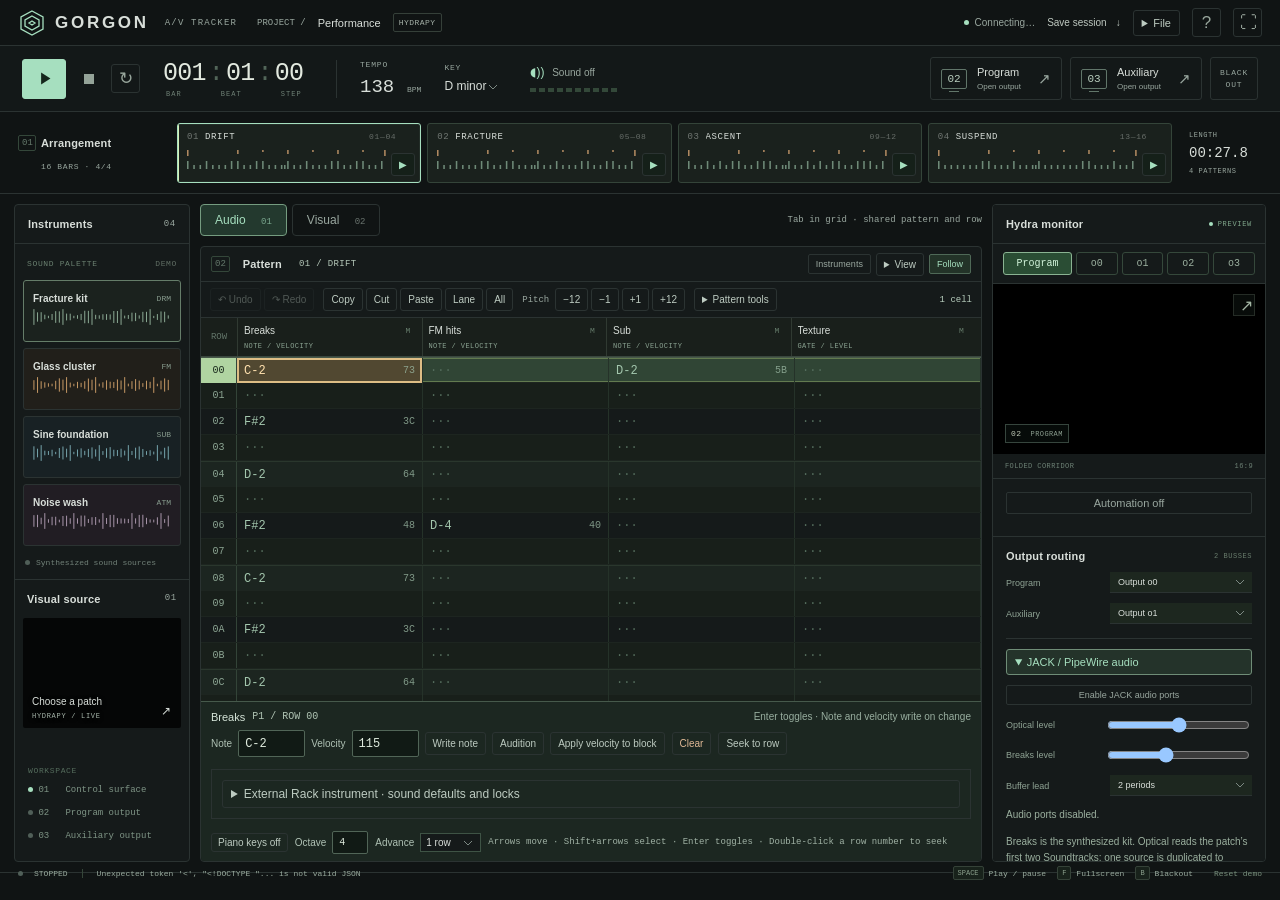
==== hydrapy/tracker/index.html @ 8086b635 "Add versioned track defaults and per-hit Rack sound locks" ====
<!doctype html>
<html lang="en">
<head>
  <meta charset="UTF-8">
  <meta name="viewport" content="width=device-width, initial-scale=1">
  <meta name="theme-color" content="#101414">
  <title>Gorgon — A/V Tracker</title>
  <meta name="description" content="A fullscreen audiovisual tracker study. Compose sound, camera movement and visual changes on one musical timeline, with separate output windows.">
  <link rel="stylesheet" href="style.css">
  <link rel="stylesheet" href="editor.css">
</head>
<body>
<div id="studio" class="studio">
  <header class="topbar">
    <div class="brand"><svg width="28" height="28" viewBox="0 0 28 28" aria-hidden="true"><path d="M14 2 25 8v12l-11 6-11-6V8Z M14 7l7 4v6l-7 4-7-4v-6Z M14 12l3 2-3 2-3-2Z" fill="none" stroke="currentColor" stroke-width="1.3"/></svg><strong>GORGON</strong><span>A/V TRACKER</span></div>
    <div class="project-name"><span class="muted">PROJECT /</span> Performance <span class="version">HYDRAPY</span></div>
    <div class="top-actions"><span id="savedState" class="saved"><i></i> Connecting…</span><button id="saveBtn" class="text-button" title="Save to the workspace and download JSON · Ctrl/Cmd+S">Save session <span>↓</span></button>
      <details id="displayMenu" class="file-menu" hidden><summary>Display</summary><div class="file-popover">
        <label>Program fullscreen on<select id="nativeMonitor" aria-label="Monitor for the fullscreen Program output"></select></label>
        <button id="nativeToggleBtn" aria-pressed="false" title="Shift+F">Show Program fullscreen</button>
        <p id="nativeStatus" class="native-status" role="status"></p>
      </div></details>
      <details id="fileMenu" class="file-menu"><summary>File</summary><div class="file-popover">
        <button id="newScoreBtn">New empty score</button>
        <button id="importBtn">Import score…</button><input id="importFile" type="file" accept=".json,application/json" hidden>
        <button id="restoreBtn">Restore saved score</button><button id="downloadScoreBtn">Download recovery copy</button>
        <button id="choosePatchBtn">Load visual patch…</button><a id="studioLink" href="/">Patch editor &amp; export ↗</a>
      </div></details><button id="helpBtn" class="icon-button" aria-label="Help and keyboard shortcuts">?</button><button id="fullscreenBtn" class="icon-button" aria-label="Fullscreen workspace" title="Fullscreen · F">⛶</button></div>
  </header>

  <section class="transport" aria-label="Transport">
    <div class="transport-controls"><button id="playBtn" class="play-button" aria-label="Play" title="Play / pause · Space"><svg viewBox="0 0 20 20" aria-hidden="true"><path d="m6 3 11 7-11 7Z" fill="currentColor"/></svg></button><button id="stopBtn" class="icon-button stop-button" aria-label="Stop and return to pattern start" title="Stop"><span></span></button><button id="loopBtn" class="icon-button" aria-label="Loop selected pattern" aria-pressed="false" title="Loop selected pattern">↻</button></div>
    <div class="position-block"><div id="position" class="position">001<span>:</span>01<span>:</span>00</div><div class="micro">BAR <span>BEAT</span> STEP</div></div>
    <div class="tempo-block"><label for="tempo">TEMPO</label><div><input id="tempo" type="number" min="60" max="200" value="138" aria-label="Tempo in BPM"><span>BPM</span></div></div>
    <div class="key-block"><label for="key">KEY</label><select id="key" aria-label="Musical key"><option value="2">D minor</option><option value="0">C minor</option><option value="5">F minor</option><option value="7">G minor</option></select></div>
    <div class="audio-control"><button id="audioBtn" aria-pressed="true" title="Toggle synthesized demo audio"><span id="audioIcon">◖))</span> <span id="audioLabel">Sound off</span></button><div class="meter" aria-hidden="true"><i></i><i></i><i></i><i></i><i></i><i></i><i></i><i></i><i></i><i></i></div></div>
    <div class="output-launchers"><button id="programBtn" class="output-button"><span class="screen-icon">02</span><span>Program<small id="programStatus">Open output</small></span><b>↗</b></button><button id="auxBtn" class="output-button"><span class="screen-icon">03</span><span>Auxiliary<small id="auxStatus">Open output</small></span><b>↗</b></button><button id="blackoutBtn" class="blackout-button" aria-pressed="false" title="Blackout both outputs · B">BLACK<br>OUT</button></div>
  </section>

  <section class="arrangement" aria-label="Arrangement">
    <div class="arrangement-label"><span class="section-index">01</span><h2>Arrangement</h2><span class="micro">16 BARS · 4/4</span></div>
    <div id="patterns" class="patterns"></div>
    <div class="arrangement-end"><span class="micro">LENGTH</span><strong id="duration">00:27.8</strong><span class="micro">4 PATTERNS</span></div>
  </section>

  <div id="editConnection" class="edit-connection" role="status" hidden><span id="editConnectionText"></span><button id="retryScoreBtn">Retry edit</button><button id="recoveryBtn">Download recovery copy</button><button id="reloadScoreBtn">Use server score</button></div>
  <main class="work-area">
    <aside class="library panel">
      <div class="audio-palette">
      <div class="panel-heading"><h2>Instruments</h2><span class="micro">04</span></div>
      <div class="library-intro">SOUND PALETTE <span>DEMO</span></div>
      <div id="instruments" class="instruments"></div>
      <div class="source-note"><span class="tiny-dot"></span> Synthesized sound sources</div>
      </div>
      <div class="scene-heading"><h2>Visual source</h2><span class="micro">01</span></div>
      <button id="sceneBtn" class="scene-card" title="Change visual scene"><canvas id="sceneThumb" aria-label="Procedural scene thumbnail"></canvas><span><strong id="sceneName">Folded corridor</strong><small>HYDRAPY / LIVE</small></span><b>↗</b></button>
      <div class="library-bottom"><span class="micro">WORKSPACE</span><div><span class="tiny-dot mint"></span> 01 &nbsp; Control surface</div><div><span id="routeProgram" class="tiny-dot"></span> 02 &nbsp; Program output</div><div><span id="routeAux" class="tiny-dot"></span> 03 &nbsp; Auxiliary output</div></div>
    </aside>

    <section class="editor-stack">
      <div class="lane-pages" role="tablist" aria-label="Tracker editing page">
        <button id="audioPageTab" role="tab" data-editor-page="audio" aria-controls="laneEditor" aria-selected="true">Audio <span>01</span></button>
        <button id="visualPageTab" role="tab" data-editor-page="visual" aria-controls="laneEditor" aria-selected="false" tabindex="-1">Visual <span>02</span></button>
        <span class="page-switch-hint">Tab in grid · shared pattern and row</span>
      </div>
      <div id="laneEditor" class="tracker panel" role="tabpanel" aria-labelledby="audioPageTab">
        <div class="panel-heading tracker-heading"><div><span class="section-index">02</span><h2>Pattern</h2><span id="patternTitle" class="pattern-title">01 / DRIFT</span></div><div><button id="libraryBtn" class="small-button" aria-pressed="true" title="Show or hide instruments">Instruments</button><details id="viewMenu" class="view-menu"><summary>View</summary><div class="file-popover"><label>Text size<select id="textSize" aria-label="Text size"><option value="normal">Normal</option><option value="large">Large</option></select></label><button id="curveVisibilityBtn" aria-pressed="true">Automation curve</button></div></details><button id="followBtn" class="small-button active" aria-pressed="true">Follow</button></div></div>
        <div class="editor-toolbar" role="toolbar" aria-label="Score editing">
          <div class="tool-group"><button id="undoBtn" title="Undo · Ctrl/Cmd+Z" disabled>↶ Undo</button><button id="redoBtn" title="Redo · Ctrl/Cmd+Shift+Z" disabled>↷ Redo</button></div>
          <div class="tool-group"><button id="copyBtn" title="Copy cells · Ctrl/Cmd+C">Copy</button><button id="cutBtn" title="Cut cells · Ctrl/Cmd+X">Cut</button><button id="pasteBtn" title="Paste cells · Ctrl/Cmd+V">Paste</button><button id="selectLaneBtn" title="Select all rows in this lane">Lane</button><button id="selectAllBtn" title="Select all lanes on this page · Ctrl/Cmd+A">All</button></div>
          <div class="tool-group transpose-tools" aria-label="Transpose selected notes"><span>Pitch</span><button data-transpose="-12" title="Down one octave">−12</button><button data-transpose="-1" title="Down one semitone · Alt+Down">−1</button><button data-transpose="1" title="Up one semitone · Alt+Up">+1</button><button data-transpose="12" title="Up one octave">+12</button></div>
          <details id="patternMenu" class="pattern-menu"><summary>Pattern tools</summary><div class="file-popover"><label>Name<input id="patternName" aria-label="Pattern name" maxlength="40"></label><label>Copy to<select id="duplicateTarget" aria-label="Copy pattern destination"></select></label><button id="duplicatePatternBtn">Copy pattern to destination</button><button id="clearPatternBtn">Clear this pattern</button></div></details>
          <span id="selectionInfo" class="selection-info" aria-live="polite">1 cell</span>
        </div>
        <div id="trackHeaders" class="track-headers"></div>
        <div id="trackerScroll" class="tracker-scroll"><div id="trackerRows" class="tracker-rows" role="grid" aria-label="Pattern editor"></div></div>
        <div class="cell-editor selected-event" aria-label="Selected cell editor">
          <div class="cell-location"><strong id="selectedTrack">Dolly Z</strong><span id="selectedRow">ROW 00</span><span id="selectedHint">Write a keyframe at the edit cursor.</span></div>
          <div class="cell-fields">
            <div id="noteEditor" hidden><label>Note <input id="noteInput" aria-label="Note" value="C-4" maxlength="3" spellcheck="false"></label><label>Velocity <input id="velocityInput" aria-label="Velocity" type="number" min="0" max="127" step="1" value="90"></label><button id="insertNoteBtn">Write note</button><button id="auditionBtn">Audition</button><button id="applyVelocityBtn" title="Set velocity of existing notes in the selection">Apply velocity to block</button></div>
            <div id="visualCellEditor"><label>Value <input id="cellValue" aria-label="Automation value" type="number" min="0" max="1" step="0.01"></label><button id="writeKeyBtn">Write key</button></div>
            <div id="sceneEditor" hidden><label>Scene <select id="sceneChoice" aria-label="Scene"></select></label><label>Fade <input id="sceneFade" aria-label="Fade in rows" type="number" min="0" max="64" step="1" value="0"></label><button id="writeSceneBtn">Write scene</button></div>
            <button id="clearCellBtn" title="Clear selected cells · Delete">Clear</button><button id="seekCellBtn" title="Move playback to the selected row without changing feedback">Seek to row</button>
          </div>
          <details id="soundEditor" hidden><summary>External Rack instrument · sound defaults and locks</summary><p>Machine 0–191 · P1–P8 0–127. Blank uses the instrument default or track value. Applies through Gorgon’s Rack sound link; browser audition and direct CV use their existing sounds.</p><fieldset><legend>Track defaults</legend><div id="trackSoundFields" class="sound-fields"></div></fieldset><fieldset><legend>Selected hit locks</legend><div id="lockSoundFields" class="sound-fields"></div></fieldset></details>
          <div class="entry-settings"><button id="pianoBtn" aria-pressed="false" title="Type notes while the audio grid has focus">Piano keys off</button><label>Octave <input id="octaveInput" aria-label="Entry octave" type="number" min="0" max="8" value="4"></label><label>Advance <select id="entryStep" aria-label="Entry advance"><option value="0">0 rows</option><option value="1" selected>1 row</option><option value="2">2 rows</option><option value="4">4 rows</option><option value="8">8 rows</option><option value="16">16 rows</option></select></label><span id="entryHint">Arrows move · Shift+arrows select · Enter toggles · Double-click a row number to seek</span></div>
        </div>
      </div>
      <section class="automation panel">
        <div class="panel-heading"><div><span class="section-index">03</span><h2>Automation</h2></div><div id="curveTabs" class="curve-tabs"><button data-curve="z" class="active">Dolly Z</button><button data-curve="roll">Roll</button><button data-curve="feedback">Feedback</button></div></div>
        <div class="curve-body"><canvas id="curveCanvas" aria-label="Camera automation curve; click to add or move a keyframe" tabindex="0"></canvas><div class="curve-side"><span class="micro">INTERPOLATION</span><div id="easeButtons" class="segmented"><button data-ease="hold">Hold</button><button data-ease="linear">Linear</button><button data-ease="smooth" class="active">Smooth</button></div><div class="curve-value"><span id="curveValue">0.35</span><small id="curveUnit">DEPTH</small></div><span class="curve-tip">Click the curve to set a key.</span></div></div>
      </section>
    </section>

    <aside class="inspector panel">
      <div class="panel-heading"><h2>Hydra monitor</h2><span class="live-label"><i></i> PREVIEW</span></div>
      <div id="previewPicker" class="preview-picker" role="group" aria-label="Preview Hydra output">
        <button data-preview-output="program" aria-pressed="true" aria-label="Follow live Program">Program</button>
        <button data-preview-output="o0" aria-pressed="false" aria-label="Preview o0">o0</button>
        <button data-preview-output="o1" aria-pressed="false" aria-label="Preview o1">o1</button>
        <button data-preview-output="o2" aria-pressed="false" aria-label="Preview o2">o2</button>
        <button data-preview-output="o3" aria-pressed="false" aria-label="Preview o3">o3</button>
      </div>
      <div class="monitor-wrap"><canvas id="previewCanvas" aria-label="Live audiovisual output preview"></canvas><div class="monitor-corner">02 <span id="monitorLabel">PROGRAM</span></div><button id="expandPreview" class="monitor-expand" aria-label="Open program output" title="Open live Program output">↗</button><div id="blackoutBadge" hidden>BLACKOUT</div></div>
      <div class="monitor-meta"><span id="sceneMeta">FOLDED CORRIDOR</span><span id="resolution">16:9</span></div>
      <div class="inspector-section"><button id="automationBtn" class="small-button" aria-pressed="false">Automation off</button><div class="visual-controls"><div class="inspector-title"><h2>Parameter automation</h2><span id="keyLocation" class="micro">KEY / 00</span></div><p class="inspector-description">Automate named patch controls. Seeking preserves feedback.</p>
        <label class="slider-label" for="zSlider"><span><i class="axis-dot"></i>Dolly Z</span><output id="zValue">0.35</output></label><input id="zSlider" class="slider" type="range" min="0" max="1" step="0.01" value="0.35">
        <label class="slider-label" for="rollSlider"><span><i class="axis-dot teal"></i>Roll</span><output id="rollValue">0°</output></label><input id="rollSlider" class="slider teal" type="range" min="-45" max="45" step="1" value="0">
        <label class="slider-label" for="feedbackSlider"><span><i class="axis-dot pale"></i>Feedback</span><output id="feedbackValue">0.25</output></label><input id="feedbackSlider" class="slider pale" type="range" min="0" max="0.9" step="0.01" value="0.25">
      </div></div>
      <div class="bindings"><span class="micro">PATCH BINDINGS</span><label>Dolly Z<select id="bind_z" aria-label="Bind Dolly Z"></select></label><label>Roll<select id="bind_roll" aria-label="Bind Roll"></select></label><label>Feedback<select id="bind_feedback" aria-label="Bind Feedback"></select></label></div>      <div class="output-settings"><div class="inspector-title"><h2>Output routing</h2><span class="micro">2 BUSSES</span></div><label>Program <select id="programMode" aria-label="Program output"><option value="o0">Output o0</option><option value="o1">Output o1</option><option value="o2">Output o2</option><option value="o3">Output o3</option></select></label><label>Auxiliary <select id="auxMode" aria-label="Auxiliary output"><option value="o0">Output o0</option><option value="o1">Output o1</option><option value="o2">Output o2</option><option value="o3">Output o3</option></select></label><details class="jack-settings" open><summary>JACK / PipeWire audio</summary><button id="jackEnableBtn" class="small-button" aria-pressed="false">Enable JACK audio ports</button><label>Optical level <input id="opticalGain" type="range" min="0" max="1" step="0.01" value="0.5" aria-label="Optical audio level"></label><label>Breaks level <input id="breaksGain" type="range" min="0" max="1" step="0.01" value="0.4" aria-label="Breaks audio level"></label><label>Buffer lead <select id="audioLead" aria-label="Audio buffer lead"><option value="2">2 periods</option><option value="3">3 periods</option><option value="4">4 periods</option><option value="8">8 periods</option></select></label><p id="jackStatus" role="status">Audio ports disabled.</p><pre id="jackPorts"></pre><p>Breaks is the synthesized kit. Optical reads the patch’s first two Soundtracks; one source is duplicated to stereo. Connect these ports to Rack’s capture inputs in your JACK/PipeWire patchbay.</p></details><div id="polarityControls"></div><p id="polarityStatus" role="status"></p><p id="cvStatus" role="status">CV off · configure at launch</p><pre id="cvPorts"></pre><p>Open an output, move it to your display, then press F for fullscreen. On Linux, Display › Show Program fullscreen draws Program straight from the GPU instead.</p></div>
    </aside>
  </main>

  <footer class="statusbar"><div><span id="transportDot" class="tiny-dot"></span><span id="transportStatus">STOPPED</span><span class="footer-divider"></span><span><span id="backendStatus">Connecting to Studio</span></span></div><div><span><kbd>SPACE</kbd> Play / pause</span><span><kbd>F</kbd> Fullscreen</span><span><kbd>B</kbd> Blackout</span><button id="resetBtn">Reset demo</button></div></footer>
</div>

<div id="outputView" class="output-view" hidden><canvas id="outputCanvas"></canvas><div class="output-hud"><div class="output-brand">GORGON <span id="outputName">PROGRAM / 02</span></div><div><span id="connectionStatus">Waiting for control surface</span><button id="outputFullscreen">Fullscreen ⛶</button></div></div><div id="outputWelcome" class="output-welcome"><span class="micro">DEDICATED OUTPUT</span><h1 id="outputWelcomeTitle">Program / 02</h1><p>Move this window to your output display.<br>Press F or click below to enter fullscreen.</p><button id="outputEnter">Enter fullscreen <span>↗</span></button><button id="outputDismiss" class="text-button">Continue in window</button></div></div>

<dialog id="helpDialog"><div class="dialog-heading"><div><span class="micro">GORGON / EDITOR GUIDE</span><h1>Compose, edit, then perform.</h1></div><button id="closeHelp" class="icon-button" aria-label="Close help">×</button></div>
<p>Video comes from the running HydraPy patch. Three automation lanes control the named parameters you bind. Audio is a browser synth sketch; archive samples, Stable Audio and Deforum inference are not connected.</p>
<p>Use the Hydra monitor’s o0–o3 buttons to inspect outputs, or [ and ] to cycle them. Program follows the live feed again; the dot marks its current output. Preview selection stays local to this tab. Program and Auxiliary routing choose the feeds sent to your output windows.</p>
<div class="help-grid"><div><h2>1. Navigate and enter notes</h2><p>Choose Audio for notes or Visual for automation and Scene. Tab in the grid switches pages at the same pattern and row; Shift+Tab leaves the grid. Tab in a form navigates fields normally. Click a cell or use arrows. Selection never seeks playback. Enable Piano keys, focus an audio cell, then use Z S X D C V G B H N J M for one octave and Q 2 W 3 E R 5 T 6 Y 7 U for the next. Octave and Advance set entry behavior. Enter toggles a hit without advancing; Delete clears. Sound must be on to hear entry.</p></div><div><h2>2. Edit a block</h2><p>Shift+click, Shift+arrows or drag across cells. Ctrl/Cmd+A selects all four lanes on the current page. Switching pages clears the selection. Delete and Paste affect visible lanes only; Undo/Redo returns to the page of that edit. Copy, Cut and Paste work with notes and automation keys; automation pastes into the same kind of lane. Pitch buttons or Alt+Up/Down transpose notes. Apply velocity changes existing notes. Ctrl/Cmd+Z undoes; Ctrl/Cmd+Shift+Z redoes.</p></div><div><h2>3. Shape and arrange</h2><p>Select a visual cell and write a value or click the curve. Hold, Linear and Smooth set interpolation for that lane in the pattern. Bind lanes to named patch controls. Pattern tools renames, copies or clears a pattern. Cards show actual note and key activity. Select a card to edit; its separate ▶ button launches it. Follow tracks playback and can be turned off to edit another pattern.</p></div><div><h2>4. Perform and save</h2><p>Space plays or pauses. Seek to row moves playback explicitly and preserves feedback. F enters fullscreen; B blacks out browser monitors and the fullscreen output. On Linux, Display › Show Program fullscreen (Shift+F) puts Program on another monitor straight from the GPU; edits and cues reach it at the next refresh, and the monitor here becomes a small preview. In the note grid with Piano keys on, B enters a note; use the Blackout button instead. Open Program and Auxiliary on other monitors. File contains import, restore, a new empty score and a recovery download. Ctrl/Cmd+S saves the workspace score and downloads JSON.</p></div></div>
<div class="help-footer">The browser synth is a sketch and is not included in Studio exports. Output windows and the renderer keep running when this controller closes.</div></dialog>
<dialog id="patchDialog"><div class="dialog-heading"><h1>Load a HydraPy patch</h1><button id="closePatch" class="icon-button" aria-label="Close patch picker">×</button></div><p>Choose a workspace patch. Loading a different patch disables automation and starts its simulation.</p><select id="patchSelect" aria-label="Workspace patch"></select><button id="loadPatch">Load patch</button></dialog>
<div id="toast" class="toast" role="status"></div>
<script type="module" src="app.js"></script>
</body>
</html>
---- hydrapy/tracker/style.css ----
[hidden]{display:none!important}
:root{color-scheme:dark;--bg:#101414;--panel:#151a1a;--panel2:#191f1f;--line:#2b3332;--text:#d8ded9;--muted:#7c8983;--dim:#505f58;--mint:#a6dfbf;--amber:#e2ac77;--teal:#79b8b5;--mono:ui-monospace,"SFMono-Regular",Consolas,"Liberation Mono",monospace;--sans:Inter,-apple-system,BlinkMacSystemFont,"Segoe UI",sans-serif}
*{box-sizing:border-box}body{margin:0;background:var(--bg);color:var(--text);font:12px var(--sans);overflow:hidden}button,input,select{font:inherit}button,select{cursor:pointer}button{color:inherit;border:1px solid var(--line);background:transparent;transition:background .15s,border-color .15s,color .15s}button:hover{background:#27312d;border-color:#4c5c52}button:focus-visible,select:focus-visible,input:focus-visible,canvas:focus-visible{outline:2px solid var(--mint);outline-offset:2px}button:active{transform:translateY(1px)}button:disabled{opacity:.4}h1,h2,p{margin:0}h2{font-size:11px;font-weight:550;letter-spacing:.015em}select{appearance:none;border:0;border-bottom:1px solid var(--line);color:var(--text);background:var(--panel);padding:6px 21px 6px 8px;background-image:url("data:image/svg+xml,%3Csvg width='10' height='6' xmlns='http://www.w3.org/2000/svg'%3E%3Cpath d='m1 1 4 4 4-4' fill='none' stroke='%237c8983'/%3E%3C/svg%3E");background-repeat:no-repeat;background-position:right 7px center}input[type=number]{appearance:textfield;-moz-appearance:textfield}input::-webkit-inner-spin-button{appearance:none}button svg{width:18px;height:18px}canvas{display:block;width:100%;height:100%}.muted,.micro{color:var(--muted)}.micro{font:9px var(--mono);letter-spacing:.08em;white-space:nowrap}.tiny-dot,.saved i,.live-label i{display:inline-block;width:5px;height:5px;border-radius:50%;background:var(--dim)}.tiny-dot.mint,.saved i,.live-label i{background:var(--mint)}.studio{height:100dvh;display:grid;grid-template-rows:52px 76px 103px minmax(0,1fr) 30px;max-width:2560px;margin:auto}.topbar{display:flex;align-items:center;padding:0 22px;border-bottom:1px solid var(--line);gap:32px}.brand{display:flex;align-items:center;gap:9px;white-space:nowrap}.brand svg{color:var(--mint)}.brand strong{font-size:17px;font-weight:650;letter-spacing:.16em}.brand>span{font:9px var(--mono);letter-spacing:.13em;color:var(--muted);margin-left:7px}.project-name{font-size:11px;display:flex;align-items:center;gap:12px}.project-name .muted{font:9px var(--mono)}.version{font:8px var(--mono);border:1px solid #354039;color:#a5b1a8;padding:4px 5px;border-radius:2px;letter-spacing:.06em}.top-actions{display:flex;align-items:center;margin-left:auto;gap:16px}.saved{font-size:10px;color:var(--muted);display:flex;gap:6px;align-items:center}.text-button{border:0;padding:6px 0;color:#bfc9c1;font-size:10px}.text-button span{margin-left:9px}.icon-button{width:29px;height:29px;display:grid;place-items:center;border-radius:3px;color:#98a69c;font-size:17px}.transport{display:flex;align-items:center;gap:23px;padding:0 22px;border-bottom:1px solid var(--line);background:#131818}.transport-controls{display:flex;align-items:center;gap:8px}.play-button{width:44px;height:40px;background:var(--mint);border-color:var(--mint);color:#15271c;border-radius:3px;display:grid;place-items:center}.play-button:hover{background:#c2f0d5;border-color:#c2f0d5}.play-button svg{width:17px;height:17px}.stop-button{border:0}.stop-button span{width:10px;height:10px;background:#94a398}.transport-controls .active{color:var(--mint);border-color:#637c6a;background:#24372a}.position-block{min-width:150px}.position{font:25px var(--mono);letter-spacing:-.03em;font-weight:500;line-height:29px;color:#e2e9df}.position span{color:#526659;margin:0 3px}.position-block .micro{display:flex;gap:39px;font-size:7px;letter-spacing:.15em;color:#6f8176;margin-top:2px;padding-left:3px}.position-block .micro span{margin-left:0}.tempo-block{border-left:1px solid var(--line);padding-left:23px}.tempo-block label,.key-block label{display:block;color:var(--muted);font:8px var(--mono);letter-spacing:.1em;margin-bottom:7px}.tempo-block>div{display:flex;align-items:baseline;gap:4px}.tempo-block input{width:43px;background:transparent;border:0;color:var(--text);font:19px var(--mono);padding:0}.tempo-block span{color:var(--muted);font:8px var(--mono)}.key-block select{background-color:transparent;padding:0 18px 1px 0;font-size:12px;border-bottom:0}.audio-control{margin-left:2px;display:flex;flex-direction:column;gap:8px;min-width:83px}.audio-control button{font-size:10px;border:0;padding:0;text-align:left;color:#b1c3b5}.audio-control button[aria-pressed=false]{color:var(--muted)}#audioIcon{margin-right:5px;color:var(--mint);font-size:12px}.meter{display:flex;gap:3px;align-items:flex-end;height:5px}.meter i{display:block;width:6px;height:4px;background:#334839}.meter i.on{background:var(--mint)}.meter i:nth-child(n+9).on{background:var(--amber)}.output-launchers{margin-left:auto;display:flex;align-items:center;gap:8px}.output-button{display:flex;align-items:center;gap:10px;padding:8px 10px;border-radius:3px;min-width:132px;text-align:left}.screen-icon{font:11px var(--mono);border:1px solid #61766a;width:26px;height:20px;display:grid;place-items:center;border-radius:2px;color:#b8cdbd;position:relative}.screen-icon:after{content:"";position:absolute;bottom:-4px;width:10px;border-bottom:1px solid #61766a}.output-button>span:nth-child(2){font-size:11px;font-weight:500}.output-button small{font-size:8px;color:var(--muted);display:block;font-weight:400;margin-top:4px}.output-button>b{margin-left:auto;color:var(--muted);font-size:15px;font-weight:400}.output-button.connected{border-color:#51745b}.output-button.connected small{color:var(--mint)}.blackout-button{height:43px;width:48px;font:8px var(--mono);letter-spacing:.1em;line-height:12px;color:var(--muted);border-radius:3px}.blackout-button[aria-pressed=true]{color:#ffbd9e;border-color:#c37e65;background:#493026}.arrangement{display:flex;gap:20px;align-items:center;padding:14px 22px 16px;border-bottom:1px solid var(--line)}.arrangement-label{width:154px;flex-shrink:0;display:grid;grid-template-columns:23px 1fr;align-items:center;row-gap:11px}.section-index{font:9px var(--mono);color:#63776a;border:1px solid #34473a;padding:2px 3px;border-radius:2px;margin-right:8px}.arrangement-label .section-index{margin-right:5px}.arrangement-label .micro{grid-column:2;font-size:8px}.patterns{display:grid;grid-template-columns:repeat(4,1fr);width:100%;gap:6px;align-items:center}.pattern-card{height:68px;text-align:left;position:relative;padding:10px 10px 7px;background:#1a211d;border-color:#344439;border-radius:3px;overflow:hidden}.pattern-card:nth-child(2){background:#221f1b;border-color:#403b31}.pattern-card:nth-child(3){background:#1a2023;border-color:#323f45}.pattern-card:nth-child(4){background:#211d22;border-color:#413541}.pattern-card.selected{border-color:var(--mint);box-shadow:inset 0 0 0 1px #a6dfbf11}.pattern-card .pattern-top{display:flex;gap:6px;align-items:center;font:9px var(--mono);letter-spacing:.07em}.pattern-card .pattern-top>b{font-weight:400;opacity:.45}.pattern-card .pattern-top .bars{margin-left:auto;font-size:8px;opacity:.4}.pattern-card svg{height:24px;width:100%;margin-top:6px;color:#8aad96;opacity:.75}.pattern-card:nth-child(2) svg{color:var(--amber)}.pattern-card:nth-child(3) svg{color:var(--teal)}.pattern-card:nth-child(4) svg{color:#b99fb9}.pattern-playhead{position:absolute;top:0;bottom:0;left:0;width:1px;background:#d6f1b8;opacity:0}.pattern-card.current .pattern-playhead{opacity:1}.arrangement-end{display:flex;flex-direction:column;gap:6px;min-width:76px;padding-left:3px}.arrangement-end strong{font:14px var(--mono);font-weight:400}.arrangement-end .micro{font-size:7px}.work-area{display:grid;grid-template-columns:185px minmax(450px,1fr) 274px;gap:12px;padding:12px 16px;min-height:0}.panel{background:var(--panel);border:1px solid var(--line);border-radius:4px;overflow:hidden}.panel-heading{height:39px;display:flex;align-items:center;justify-content:space-between;padding:0 13px;flex-shrink:0;border-bottom:1px solid var(--line)}.panel-heading>div{display:flex;align-items:center;gap:2px}.panel-heading>.micro{font-size:9px}.library{display:flex;flex-direction:column;min-height:0}.library-intro{font:8px var(--mono);color:#6a8070;letter-spacing:.08em;padding:15px 12px 12px;display:flex;justify-content:space-between}.library-intro>span{color:#606e64}.instruments{padding:0 8px;display:grid;gap:6px}.instrument{padding:8px 9px;background:#1b221e;text-align:left;border-radius:3px;min-height:62px}.instrument.active{border-color:#657d69}.instrument-name{display:flex;gap:5px;align-items:center;justify-content:space-between;font-size:10px}.instrument-name small{font:8px var(--mono);color:#889c8e}.instrument svg{height:18px;width:100%;color:#96b69f;margin-top:4px}.instrument:nth-child(2){background:#211f1a}.instrument:nth-child(2) svg{color:#d6a46c}.instrument:nth-child(3){background:#182124}.instrument:nth-child(3) svg{color:#7fb0b9}.instrument:nth-child(4){background:#211d23}.instrument:nth-child(4) svg{color:#b5a1b7}.source-note{padding:12px 10px;font:8px var(--mono);color:#718178;display:flex;align-items:center;gap:6px}.scene-heading{padding:13px 12px;display:flex;justify-content:space-between;border-top:1px solid var(--line)}.scene-card{position:relative;padding:0;border:0;margin:0 8px;flex-shrink:0;height:110px;overflow:hidden;border-radius:2px}.scene-card canvas{position:absolute;inset:0;opacity:.75}.scene-card>span{position:absolute;bottom:8px;left:9px;text-align:left;z-index:1;text-shadow:0 1px 4px #000}.scene-card strong{font-size:10px;font-weight:500;display:block}.scene-card small{font:7px var(--mono);letter-spacing:.1em;color:#a7b6ab;display:block;margin-top:5px}.scene-card b{position:absolute;right:10px;bottom:10px;font-weight:400}.library-bottom{margin-top:auto;padding:20px 13px 13px;color:#7f9586;font:9px var(--mono);line-height:23px}.library-bottom>.micro{display:block;margin-bottom:4px;font-size:8px;color:#556d5d}.editor-stack{display:flex;flex-direction:column;min-height:0;gap:12px;min-width:0}.tracker{flex:1;min-height:160px;display:flex;flex-direction:column}.tracker-heading{height:40px}.tracker-heading .micro{margin-right:9px;font-size:8px}.pattern-title{font:9px var(--mono);margin-left:12px;color:#b5c8b9;letter-spacing:.04em}.small-button{font-size:9px;border-radius:2px;padding:4px 7px;color:var(--muted)}.small-button.active{color:var(--mint);border-color:#4f6957;background:#233328}.track-headers,.tracker-row{display:grid;grid-template-columns:42px repeat(4,minmax(58px,1fr)) repeat(3,minmax(57px,.87fr)) minmax(62px,1fr)}.track-headers{height:48px;background:#191f1b;border-bottom:1px solid #3a473e;flex-shrink:0;overflow:hidden;padding-right:6px}.track-header{padding:8px 6px 6px;border-left:1px solid #303a32;min-width:0}.track-header>div{display:flex;align-items:center;gap:3px}.track-header strong{font-size:9px;font-weight:500;overflow:hidden;text-overflow:ellipsis;white-space:nowrap}.track-header span{font:7px var(--mono);letter-spacing:.06em;color:#6b8975;display:block;margin-top:5px}.track-header.visual{background:#211f1b;border-color:#3b382e}.track-header.visual span{color:#9a8568}.track-header .mute{margin-left:auto;width:15px;height:15px;padding:0;border:0;color:#667d6c;font:8px var(--mono);border-radius:1px;flex-shrink:0}.track-header .mute[aria-pressed=true]{color:#efb184;background:#493528}.track-header.row-index{border:0;display:flex;align-items:center;justify-content:center;color:#63766a;font:9px var(--mono);padding:0}.tracker-scroll{overflow:auto;scrollbar-width:thin;scrollbar-color:#46554a transparent;flex:1;position:relative}.tracker-rows{position:relative}.tracker-row{height:26px;color:#a3c6ad;border-bottom:1px solid #1d2520;min-width:0}.tracker-row:nth-child(even){background:#181f1a}.tracker-row.beat{background:#1c2520;border-top:1px solid #2a372d}.tracker-row.bar{border-top:1px solid #465749}.tracker-row .row-number{display:flex;align-items:center;justify-content:center;font:9px var(--mono);color:#556d5e;border-right:1px solid #2a382e;position:relative}.tracker-row.bar .row-number{color:#96b39f}.tracker-row .cell{border:0;border-right:1px solid #253229;border-radius:0;height:25px;padding:0 8px;font:10px var(--mono);display:flex;align-items:center;justify-content:space-between;min-width:0;letter-spacing:.03em}.cell .velocity{font-size:8px;color:#73927c;opacity:.8}.cell.empty{color:#3c5745;font-size:12px;letter-spacing:.13em}.cell.visual{color:#c3a47e;border-color:#38372c;background:#211f181f}.cell.visual.empty{color:#574e3c}.cell.selected{background:#494432;box-shadow:inset 0 0 0 1px #d1ad75;color:#efd5ac}.cell:hover{background:#354339}.cell.muted{opacity:.25}.tracker-row.playing{background:#304535!important;box-shadow:inset 0 1px 0 #627a4f,inset 0 -1px 0 #627a4f}.tracker-row.playing .row-number{background:#b0d4a1;color:#19291c}.tracker-row.playing .visual{background:#48462d55}.tracker-legend{height:29px;flex-shrink:0;padding:0 10px;border-top:1px solid var(--line);display:flex;align-items:center;gap:14px;color:#6d8575;font:7px var(--mono)}.tracker-legend>span{display:flex;align-items:center;gap:5px}.legend-square{display:inline-block;width:4px;height:4px;background:var(--mint)}.legend-square.amber{background:var(--amber)}.edit-hint{margin-left:auto;color:#53685b!important}.automation{height:174px;flex-shrink:0}.automation .panel-heading{height:36px}.curve-tabs{gap:2px!important}.curve-tabs button{font-size:8px;border:0;padding:5px 8px;color:#7e8c81;border-radius:2px}.curve-tabs button.active{background:#39342a;color:#d5b689}.curve-body{height:calc(100% - 36px);display:flex}.curve-body canvas{min-width:0;flex:1;cursor:crosshair}.curve-side{width:145px;flex-shrink:0;border-left:1px solid var(--line);padding:12px}.curve-side>.micro{font-size:7px}.segmented{display:flex;margin-top:8px}.segmented button{font-size:8px;padding:5px 5px;flex:1;color:#788b7c;border-right:0}.segmented button:last-child{border-right:1px solid var(--line)}.segmented button.active{background:#37392c;color:#dfcc9e}.curve-value{margin-top:13px;display:flex;align-items:baseline;gap:8px}.curve-value>span{font:22px var(--mono);color:#dfbf95}.curve-value small{font:7px var(--mono);color:#637b69}.curve-tip{font:7px var(--mono);color:#617867;display:block;margin-top:8px}.inspector{display:flex;flex-direction:column;overflow:auto;scrollbar-width:thin;scrollbar-color:#43564a transparent}.live-label{font:7px var(--mono);color:#80a88c;letter-spacing:.1em;display:flex;gap:5px;align-items:center}.live-label i{width:4px;height:4px}.monitor-wrap{aspect-ratio:16/10;position:relative;flex-shrink:0;background:#090d0d}.monitor-wrap canvas{position:absolute;inset:0}.monitor-corner{position:absolute;left:12px;bottom:11px;border:1px solid #66807280;padding:4px 5px;font:8px var(--mono);color:#bec8b5;background:#0f1a1570;letter-spacing:.05em}.monitor-corner span{color:#8c9f90;margin-left:4px;font-size:7px}.monitor-expand{position:absolute;right:10px;top:10px;width:22px;height:22px;background:#10181480;color:#a5b7a5;border-color:#65746450;font-size:16px}.monitor-meta{display:flex;justify-content:space-between;padding:8px 12px;font:7px var(--mono);letter-spacing:.06em;color:#6d8175;border-bottom:1px solid var(--line)}.inspector-section{padding:16px 14px 8px}.inspector-title{display:flex;align-items:center;justify-content:space-between}.inspector-title .micro{font-size:7px;color:#697d6d}.inspector-description{font-size:9px;color:#6f8476;margin:7px 0 16px;line-height:1.5}.slider-label{display:flex;align-items:center;justify-content:space-between;font-size:10px;margin-top:12px}.slider-label>span{display:flex;align-items:center;gap:7px}.slider-label output{font:10px var(--mono);color:#c6b398}.axis-dot{display:inline-block;width:4px;height:4px;background:var(--amber)}.axis-dot.teal{background:var(--teal)}.axis-dot.pale{background:#b2b4a1}.slider{appearance:none;-webkit-appearance:none;width:100%;background:#354137;height:2px;margin:14px 0 9px;display:block;cursor:pointer}.slider::-webkit-slider-thumb{appearance:none;width:8px;height:12px;background:#d2b184;border-radius:1px;border:1px solid #e2c69d}.slider::-moz-range-thumb{width:7px;height:11px;background:#d2b184;border:0;border-radius:1px}.slider.teal::-webkit-slider-thumb{background:var(--teal);border-color:#a0d6cc}.slider.pale::-webkit-slider-thumb{background:#b5bfa6;border-color:#cbd3c0}.selected-event{margin:9px 13px 13px;border:1px solid #323e33;background:#1a211c;border-radius:3px;padding:10px}.selected-event>.micro{font-size:7px;color:#607765}.selected-event>div{display:flex;justify-content:space-between;align-items:center;margin-top:8px}.selected-event strong{font-size:10px;font-weight:500}.selected-event>div>span{font:8px var(--mono);color:#9aab94}.selected-event p{font-size:8px;line-height:1.5;color:#7b8e7f;margin:7px 0}.selected-event .small-button{width:100%;text-align:left;font-size:8px;display:flex;justify-content:space-between}.output-settings{margin-top:auto;padding:13px;border-top:1px solid var(--line)}.output-settings label{display:flex;justify-content:space-between;align-items:center;font-size:9px;color:#8fa394;margin-top:10px}.output-settings select{font-size:9px;padding-top:5px;padding-bottom:5px;width:142px;background-color:#1d271f}.output-settings p{font-size:8px;color:#627969;line-height:1.6;margin-top:11px}.statusbar{border-top:1px solid var(--line);padding:0 18px;display:flex;align-items:center;justify-content:space-between;color:#627a69;font:8px var(--mono)}.statusbar>div{display:flex;align-items:center;gap:11px}.statusbar>div>span{display:flex;align-items:center;gap:5px}.footer-divider{height:9px;border-left:1px solid #354639;margin:0 3px}kbd{font:7px var(--mono);border:1px solid #354238;padding:2px 4px;border-radius:2px;color:#8da28f;background:#18221b}.statusbar button{border:0;padding:3px 0;margin-left:10px;color:#79917d;font-size:8px}#blackoutBadge{position:absolute;inset:0;background:#020403;display:grid;place-items:center;font:9px var(--mono);letter-spacing:.25em;color:#7a8279}#blackoutBadge[hidden]{display:none}.output-view{position:fixed;inset:0;background:#030606}.output-view[hidden]{display:none}.output-view>canvas{position:absolute;inset:0}.output-hud{position:absolute;top:0;left:0;right:0;padding:20px 24px;display:flex;justify-content:space-between;align-items:center;background:linear-gradient(#07100bd9,transparent);transition:opacity .4s}.output-view.hud-hidden .output-hud{opacity:0;pointer-events:none}.output-brand{font-size:13px;letter-spacing:.15em;color:#c9decc}.output-brand span{font:9px var(--mono);margin-left:18px;letter-spacing:.05em;color:#839f8b}.output-hud>div:last-child{display:flex;gap:20px;align-items:center}.output-hud button{font:10px var(--mono);padding:8px 12px;background:#0a140c80;color:#c0d1be}.output-hud #connectionStatus{font:9px var(--mono);color:#90aa90}.output-welcome{position:absolute;left:50%;top:50%;transform:translate(-50%,-50%);width:360px;max-width:90vw;padding:28px;background:#111c17ee;border:1px solid #53674e;border-radius:4px;backdrop-filter:blur(14px);box-shadow:0 20px 70px #0008}.output-welcome h1{font-size:24px;letter-spacing:-.03em;font-weight:450;margin:12px 0}.output-welcome p{font-size:12px;line-height:1.8;color:#9bb49e}.output-welcome button{margin-top:22px;padding:11px 14px;width:100%;background:var(--mint);border-color:var(--mint);color:#10271a;text-align:left;display:flex;justify-content:space-between}.output-welcome button.text-button{background:transparent;border:0;color:#9db09d;margin-top:4px;justify-content:center;padding:9px;font-size:10px}.toast{position:fixed;bottom:42px;left:50%;transform:translate(-50%,12px);max-width:min(600px,90vw);border:1px solid #627c61;background:#233026;color:#d3e1cc;border-radius:4px;padding:12px 18px;font-size:11px;line-height:1.5;box-shadow:0 8px 28px #0005;opacity:0;pointer-events:none;transition:.2s;z-index:100}.toast.visible{opacity:1;transform:translate(-50%,0)}dialog{background:#172019;color:var(--text);border:1px solid #596b54;border-radius:5px;width:min(680px,90vw);padding:26px;box-shadow:0 20px 80px #0009}dialog::backdrop{background:#060b08b0;backdrop-filter:blur(5px)}.dialog-heading{display:flex;justify-content:space-between;align-items:flex-start}.dialog-heading h1{font-size:23px;letter-spacing:-.035em;margin-top:11px;font-weight:500}.dialog-heading .icon-button{flex-shrink:0;margin-left:12px}dialog>p{font-size:12px;line-height:1.8;color:#9fb19e;margin-top:18px}.help-grid{display:grid;grid-template-columns:1fr 1fr;gap:24px;margin-top:25px;border-top:1px solid var(--line);padding-top:24px}.help-grid h2{font-size:12px;color:#c4d9c0}.help-grid p{font-size:11px;line-height:1.7;color:#8fa48e;margin-top:8px}.help-footer{color:#5f7a61;font:8px var(--mono);border-top:1px solid var(--line);padding-top:17px;margin-top:25px}
@media(min-width:1600px){.work-area{grid-template-columns:210px minmax(450px,1fr) 310px;padding:16px 22px;gap:16px}.tracker-row{height:28px}.tracker-row .cell{height:27px;font-size:11px}.automation{height:190px}.monitor-wrap{aspect-ratio:16/10}.instrument{min-height:70px;padding:10px 11px}.instrument svg{height:22px}.scene-card{height:130px}.curve-side{width:168px}.panel-heading{height:42px}.tracker-heading{height:42px}.inspector-section{padding:19px 18px 10px}.slider-label{margin-top:18px}.topbar,.transport{padding-left:28px;padding-right:28px}.arrangement-label{width:182px}}
@media(max-height:820px){.studio{grid-template-rows:46px 65px 90px minmax(0,1fr) 27px}.automation{height:148px}.scene-card{height:79px}.library-bottom{padding-top:10px}.instrument{min-height:53px;padding:6px 8px}.instrument svg{height:13px}.library-intro{padding-top:11px;padding-bottom:9px}.source-note{padding-top:9px;padding-bottom:9px}.monitor-wrap{aspect-ratio:16/9}.inspector-section{padding-top:13px}.inspector-description{margin-bottom:7px}.slider-label{margin-top:10px}.slider{margin:11px 0 7px}.selected-event{margin-top:7px;margin-bottom:8px}.output-settings{padding-top:10px;padding-bottom:10px}.output-settings p{margin-top:7px}.patterns .pattern-card{height:62px}.curve-value{margin-top:8px}.curve-tip{margin-top:5px}.curve-side{padding-top:9px}.work-area{padding-top:10px;padding-bottom:10px}}
@media(max-width:1240px){.brand>span{display:none}.topbar{gap:26px}.transport{gap:15px;padding:0 17px}.position-block{min-width:132px}.position{font-size:23px}.position-block .micro{gap:33px}.tempo-block{padding-left:15px}.output-button{min-width:114px;gap:8px;padding:7px 8px}.audio-control{min-width:67px}.work-area{grid-template-columns:160px minmax(400px,1fr) 240px;gap:9px;padding-left:12px;padding-right:12px}.arrangement{padding-left:17px;padding-right:17px;gap:12px}.arrangement-label{width:146px}.arrangement-end{min-width:68px}.tracker-legend .edit-hint{display:none}.cell .velocity{display:none}.track-headers,.tracker-row{grid-template-columns:35px repeat(4,minmax(42px,1fr)) repeat(3,minmax(44px,.9fr)) minmax(50px,1fr)}.tracker-row .cell{font-size:9px;padding:0 7px}.track-header{padding-left:5px;padding-right:4px}.track-header strong{font-size:8px}.track-header .mute{width:12px}.track-header span{font-size:6px}.curve-side{width:128px;padding:10px}.selected-event{margin-left:10px;margin-right:10px}.inspector-section{padding-left:11px;padding-right:11px}.pattern-title{margin-left:6px}.tracker-heading{padding-left:9px;padding-right:9px}.output-settings select{width:126px}}
@media(max-width:1000px){.saved{display:none}.work-area{grid-template-columns:minmax(400px,1fr) 238px}.library{display:none}.arrangement-label{width:115px}.arrangement-label h2{font-size:10px}.arrangement-end{display:none}.transport{gap:14px}.key-block{display:none}.topbar{padding:0 16px;gap:20px}.audio-control{margin-left:auto}.output-launchers{margin-left:3px}.output-button{min-width:101px}.screen-icon{display:none}.project-name .muted{display:none}.statusbar>div:last-child{gap:8px}.statusbar>div:first-child>span:last-child{display:none}}
@media(max-width:740px){body{overflow:auto}.studio{height:auto;min-height:100dvh;display:flex;flex-direction:column}.topbar{height:51px;flex-shrink:0;padding:0 12px;gap:10px}.brand strong{font-size:14px}.brand svg{width:22px}.project-name{margin-left:auto;gap:5px;font-size:10px}.version{display:none}.top-actions{margin-left:6px;gap:8px}.top-actions .text-button{display:none}.transport{height:120px;flex-wrap:wrap;justify-content:flex-start;gap:13px;padding:12px;flex-shrink:0}.position-block{min-width:139px}.tempo-block{padding-left:12px}.audio-control{min-width:68px}.output-launchers{width:100%;margin-left:0;gap:7px}.output-button{flex:1;padding:6px 10px;min-width:100px;height:31px;gap:8px}.output-button small{display:none}.output-button>span:nth-child(2){font-size:10px}.screen-icon{display:grid;width:21px;height:15px;font-size:8px}.blackout-button{width:47px;height:31px;font-size:7px;line-height:9px}.transport-controls{gap:5px}.play-button{width:37px;height:35px}.transport-controls .icon-button{width:23px}.position{font-size:22px}.tempo-block input{font-size:18px}.audio-control button{font-size:9px}.arrangement{height:106px;padding:11px 12px;display:block}.arrangement-label{display:flex;width:100%;gap:5px;margin-bottom:9px}.arrangement-label .micro{margin-left:auto}.arrangement-label .section-index{margin-right:3px}.pattern-card{padding:7px 5px!important;height:49px!important}.pattern-card .pattern-top{font-size:7px;gap:3px;letter-spacing:0}.pattern-top .bars{display:none}.pattern-card svg{height:15px;margin-top:4px}.work-area{display:flex;flex-direction:column;padding:0 10px 10px;gap:10px;flex:1}.editor-stack{min-height:0;gap:10px}.tracker{height:384px;flex:auto}.automation{height:160px}.track-headers,.tracker-row{grid-template-columns:28px repeat(4,minmax(32px,1fr)) repeat(3,minmax(34px,.9fr)) minmax(40px,1fr)}.track-header strong{font-size:7px}.track-header{padding-left:3px;padding-right:2px}.track-header span{font-size:5px;letter-spacing:0}.track-header .mute{font-size:7px;width:10px}.tracker-row .cell{font-size:8px;padding:0 4px;letter-spacing:0}.tracker-row .row-number{font-size:8px}.pattern-title{font-size:8px}.curve-tabs button{font-size:7px;padding:5px 6px}.inspector{display:grid;grid-template-columns:1fr 1fr;overflow:visible;position:relative}.inspector>.panel-heading{grid-column:1/-1}.monitor-wrap{grid-column:1;grid-row:2;aspect-ratio:1.1;margin:10px 0 0 10px;border:1px solid var(--line);align-self:start}.monitor-meta{grid-row:3;grid-column:1;margin:0 0 0 10px;align-self:start;border-bottom:0;padding-left:0;font-size:6px}.inspector-section{grid-row:2/4;grid-column:2;padding:12px}.inspector-title h2{font-size:10px}.inspector-title .micro{font-size:6px}.inspector-description{font-size:8px;margin:5px 0 7px}.slider-label{font-size:9px;margin-top:10px}.slider-label output{font-size:9px}.slider{margin:12px 0 8px}.selected-event{grid-row:4;grid-column:1;margin:9px 5px 10px 10px}.output-settings{grid-row:4;grid-column:2;border-top:0;padding:10px;margin:0}.output-settings label{font-size:8px}.output-settings select{width:99px;font-size:7px;padding-left:4px}.output-settings p{font-size:7px}.statusbar{height:32px;flex-shrink:0;padding:0 12px;font-size:7px}.statusbar>div:last-child>span{display:none}.output-hud{padding:15px;align-items:flex-start}.output-brand span{display:block;margin:7px 0 0}.output-hud #connectionStatus{display:none}.help-grid{grid-template-columns:1fr;gap:17px}.dialog-heading h1{font-size:20px}dialog{max-height:90dvh;overflow:auto;padding:21px}.curve-side{width:120px}}
@media(max-width:740px){.transport{display:grid;grid-template-columns:93px minmax(110px,1fr) 65px;grid-template-rows:38px 19px 31px;gap:5px 10px;height:122px}.transport-controls{grid-row:1;grid-column:1}.position-block{grid-row:1;grid-column:2;min-width:0}.tempo-block{grid-row:1;grid-column:3}.audio-control{grid-row:2;grid-column:1/-1;flex-direction:row;align-items:center;gap:10px;margin-left:auto}.audio-control .meter{width:75px}.output-launchers{grid-row:3;grid-column:1/-1}.output-settings .inspector-title .micro{display:none}}
@media(min-width:1001px){.tracker-row .cell{font-size:11px}.track-header strong{font-size:10px}.track-header span{font-size:7px}.cell .velocity{font-size:9px}}
@media(prefers-reduced-motion:reduce){button,.toast,.output-hud{transition:none}}

.score-actions{padding:10px;display:grid;gap:8px;font-size:9px}.score-actions a{color:var(--mint)}.score-actions label{cursor:pointer;text-align:center;border:1px solid var(--line);padding:6px}.bindings{padding:8px 14px;border-top:1px solid var(--line)}.bindings label{display:flex;align-items:center;justify-content:space-between;font-size:9px;margin-top:7px}.bindings select{width:145px;font-size:9px;padding:4px}.bindings select.missing{border-color:#c98b59;color:#e4b889}#automationBtn{margin-bottom:12px;width:100%}#automationBtn[aria-pressed=true]{color:var(--mint);border-color:#759c79}#patchSelect{max-width:100%;width:100%;margin:18px 0}.top-actions a{color:var(--mint)}

#noteEditor label{display:flex;align-items:center;justify-content:space-between;gap:8px;margin:8px 0;color:var(--muted)}
#noteEditor input{width:85px;background:var(--bg);color:var(--text);border:1px solid var(--line);padding:5px 8px;font:11px var(--mono)}
#noteEditor>div{display:flex;gap:6px;margin-bottom:8px}
#cvStatus{color:var(--mint);overflow-wrap:anywhere}
#noteEditor{display:block;max-width:100%}
---- hydrapy/tracker/editor.css ----
/* Editing surfaces. Output windows continue to use style.css. */
:root { --muted: #99a79f; }
.studio { grid-template-rows: 46px 66px 82px auto minmax(0, 1fr) 28px; }
.topbar { gap: 20px; padding: 0 18px; }
.top-actions { gap: 12px; }
.top-actions .text-button { display: inline-flex; white-space: nowrap; }
.arrangement { padding: 9px 18px; gap: 14px; }
.arrangement-label { width: 145px; }
.pattern-slot { position: relative; min-width: 0; }
.pattern-card { width: 100%; height: 60px; padding: 8px 9px; }
.pattern-top { padding-right: 15px; }
.pattern-top > span:not(.bars) { overflow: hidden; text-overflow: ellipsis; white-space: nowrap; }
.pattern-launch { position: absolute; right: 6px; bottom: 7px; width: 24px; height: 23px; z-index: 1; background: #162019ed; color: var(--mint); border-radius: 3px; font-size: 10px; }
.pattern-card svg { padding-right: 24px; }
.pattern-launch:hover { background: #354c3c; }
.work-area { padding: 10px 14px; grid-template-columns: 176px minmax(0, 1fr) 274px; gap: 10px; }
.library { overflow: auto; }
.library > * { flex-shrink: 0; }
.library .library-bottom { padding-top: 10px; }
.library-collapsed .library { display: none; }
.library-collapsed .work-area { grid-template-columns: minmax(0, 1fr) 274px; }
.editor-stack { gap: 10px; }
.lane-pages { display: flex; align-items: center; gap: 5px; flex-shrink: 0; }
.lane-pages button { padding: 8px 14px; font-size: 12px; border-radius: 4px; color: var(--muted); }
.lane-pages button span { margin-left: 12px; font: 9px var(--mono); opacity: .65; }
.lane-pages button[aria-selected=true] { color: var(--mint); background: #23392e; border-color: #759c80; }
.page-switch-hint { margin-left: auto; color: var(--muted); font: 9px var(--mono); }
body[data-editor-page=audio] .automation,
body[data-editor-page=audio] .visual-controls,
body[data-editor-page=audio] .bindings,
body[data-editor-page=audio] #curveVisibilityBtn,
body[data-editor-page=visual] .audio-palette,
body[data-editor-page=visual] .cell-editor .entry-settings,
body[data-editor-page=visual] .transpose-tools { display: none; }
.tracker { min-height: 300px; overflow: visible; }
.tracker-heading { height: 35px; padding: 0 10px; }
.tracker-heading > div { min-width: 0; gap: 5px; }
.tracker-heading .pattern-title { white-space: nowrap; overflow: hidden; text-overflow: ellipsis; max-width: 220px; }
.tracker-heading h2, .tracker-heading .section-index { flex-shrink: 0; }
.editor-toolbar { display: flex; align-items: center; flex-wrap: wrap; gap: 6px 9px; padding: 6px 9px; border-bottom: 1px solid var(--line); flex-shrink: 0; }
.tool-group { display: flex; align-items: center; gap: 3px; }
.editor-toolbar button, .cell-editor button, .view-menu summary, .pattern-menu summary { font-size: 10px; border-radius: 3px; padding: 5px 7px; color: #bdcbc1; }
.editor-toolbar button:disabled { opacity: .35; cursor: default; }
.tool-group > span { font: 9px var(--mono); color: var(--muted); margin-right: 3px; }
.selection-info { font: 9px var(--mono); color: #b7cdbd; white-space: nowrap; margin-left: auto; }
.file-menu, .view-menu, .pattern-menu { position: relative; font-size: 11px; }
summary { cursor: pointer; user-select: none; list-style-position: inside; padding: 6px 8px; color: #bdcbc1; border: 1px solid var(--line); border-radius: 3px; white-space: nowrap; }
details[open] > summary { color: var(--mint); border-color: #6f8d77; background: #24332a; }
.file-popover { position: absolute; right: 0; top: calc(100% + 5px); z-index: 50; padding: 8px; width: 240px; max-width: 90vw; display: grid; gap: 6px; border: 1px solid #607b67; border-radius: 5px; background: #18241e; box-shadow: 0 12px 36px #000a; }
.file-popover button, .file-popover a { width: 100%; display: block; text-align: left; padding: 8px 10px; font-size: 11px; color: #d5e0d7; border-radius: 2px; }
.file-popover a { color: var(--mint); }
.file-popover label { display: grid; gap: 5px; padding: 4px; color: var(--muted); }
.file-popover input, .file-popover select { width: 100%; min-width: 0; padding: 7px; border: 1px solid var(--line); background: #101a15; color: var(--text); }
.file-popover button:hover { background: #2b4033; }
.file-popover button:disabled, .file-popover select:disabled { opacity: .5; cursor: not-allowed; }
.native-status { margin: 2px 4px; color: var(--muted); font-size: 10.5px; line-height: 1.45; }
.track-headers { height: 39px; padding-right: 6px; }
.track-headers, .tracker-row { grid-template-columns: 36px repeat(4, minmax(80px, 1fr)); }
/* SCENE: the patch scene that starts on a row. A name the loaded patch doesn't declare is struck through. */
.tracker-row .cell.scene { color: #c9b6e4; overflow: hidden; text-overflow: ellipsis; white-space: nowrap; }
.tracker-row .cell.scene.missing { color: #8a7f96; text-decoration: line-through; }
.track-header.scene strong { color: #c9b6e4; }
.tracker-row { min-width: 356px; }
.track-header { padding: 5px 6px; }
.track-header strong { font-size: 10px; }
.track-header span { font-size: 7px; color: #8ba392; margin-top: 4px; }
.tracker-row .row-number { border: 0; border-right: 1px solid #334438; border-radius: 0; padding: 0; color: #8ca593; background: transparent; font-size: 10px; }
.tracker-row .cell { font-size: 12px; letter-spacing: 0; padding: 0 7px; }
.cell .velocity { display: inline; color: #9ab7a2; font-size: 10px; }
.cell.empty { color: #536c5c; }
.cell.visual.empty { color: #77694e; }
.cell.in-selection { background: #2d4035; box-shadow: inset 0 0 0 1px #74917b66; }
.cell.selected { background: #514831; box-shadow: inset 0 0 0 2px #ddbd85; color: #ffe1af; }
.cell:hover { background: #3a4d40; }
.tracker-scroll { min-height: 58px; overscroll-behavior: contain; }
.tracker-rows { touch-action: pan-x pan-y; user-select: none; }
.cell-editor.selected-event { margin: 0; border: 0; border-top: 1px solid #46594b; border-radius: 0 0 4px 4px; background: #1c2721; padding: 7px 10px; flex-shrink: 0; }
.cell-editor.selected-event > div { display: flex; justify-content: flex-start; align-items: center; flex-wrap: wrap; gap: 7px; margin: 0; }
.cell-editor .cell-location { margin-bottom: 6px !important; min-height: 15px; }
.cell-editor .cell-location strong { font-size: 11px; color: #d6e5d9; }
.cell-editor .cell-location > span { font: 10px var(--mono); color: #b0c4b4; }
.cell-editor #selectedHint { font: 10px var(--sans); color: #98ae9f; margin-left: auto; }
.cell-editor .cell-fields { margin-bottom: 6px !important; }
.cell-editor #noteEditor, .cell-editor #visualCellEditor { display: flex; align-items: center; flex-wrap: wrap; gap: 6px; }
.cell-editor #noteEditor label, .cell-editor #visualCellEditor label, .entry-settings label { display: flex; align-items: center; gap: 6px; margin: 0; font-size: 10px; color: #afc1b4; }
.cell-editor #noteEditor input, .cell-editor #cellValue, .cell-editor #octaveInput { padding: 4px 6px; width: 67px; height: 27px; border: 1px solid #516557; background: #111a15; color: #e0ecdf; font: 12px var(--mono); border-radius: 2px; }
.cell-editor #velocityInput { width: 49px; }
.cell-editor #octaveInput { width: 36px; height: 23px; font-size: 10px; }
.cell-editor #clearCellBtn { color: #dfb895; }
.cell-editor .entry-settings { gap: 8px; }
.entry-settings select { padding: 3px 18px 3px 5px; font-size: 10px; border: 1px solid #3e5345; }
.cell-editor .entry-settings button { padding: 3px 6px; font-size: 10px; }
#pianoBtn[aria-pressed=true] { color: #c3f4cf; border-color: #8ab392; background: #2a4d34; }
#entryHint { flex: 1; color: #a0b2a5; font-size: 9px; line-height: 1.4; }
.automation { height: 148px; }
.curve-side { padding: 9px 11px; }
.curve-side > .micro { color: #9db09e; }
.curve-tip { color: #9bb29f; font-size: 8px; }
.curve-collapsed .automation { display: none; }
.inspector { min-width: 0; }
.inspector .panel-heading { min-height: 36px; }
.inspector .monitor-meta { align-self: stretch; gap: 8px; }
.preview-picker { display: flex; gap: 4px; padding: 8px 10px; border-bottom: 1px solid var(--line); }
.preview-picker button { flex: 1; min-width: 0; padding: 5px 3px; font: 10px var(--mono); color: #9bb09f; border: 1px solid #35483b; border-radius: 3px; }
.preview-picker button:first-child { flex: 1.8; }
.preview-picker button[aria-pressed=true] { color: #d3f5dc; background: #2a4d34; border-color: #8ab392; }
.preview-picker button.on-air::after { content: '•'; color: #a6dfbf; padding-left: 3px; }
.preview-picker button:focus-visible { outline: 2px solid #e2ac77; outline-offset: 2px; }
.inspector-section { padding: 13px 13px 8px; }
.inspector-description, .output-settings p { color: #9bb09f; font-size: 10px; }
.bindings label { font-size: 10px; }
.output-settings { margin-top: 5px; }
#automationBtn { margin-bottom: 9px; font-size: 11px; }
#cvStatus { color: #a6dfbf; }
.edit-connection { display: flex; align-items: center; flex-wrap: wrap; gap: 8px; padding: 8px 16px; border-bottom: 1px solid #b5895d; background: #493924; color: #ffe1b5; font-size: 11px; }
.edit-connection span { flex: 1; min-width: 160px; }
.edit-connection button { padding: 5px 8px; border-color: #9c7c53; white-space: nowrap; }
.statusbar { color: #9aac9f; }
.statusbar > div:first-child { min-width: 0; }
#backendStatus { max-width: 45vw; overflow: hidden; white-space: nowrap; text-overflow: ellipsis; }
.large-text .tracker-row { height: 32px; }
.large-text .tracker-row .cell { font-size: 15px; height: 31px; }
.large-text .cell .velocity { font-size: 12px; }
.large-text .track-header strong { font-size: 12px; }
.large-text .cell-editor button, .large-text .editor-toolbar button, .large-text .cell-editor label { font-size: 12px; }
.large-text .cell-editor #noteInput, .large-text .cell-editor #cellValue { font-size: 14px; }
.large-text .cell-editor #selectedHint, .large-text #entryHint { font-size: 11px; }
.large-text .tracker-row .row-number { font-size: 12px; }
@media (min-width: 1700px) {
  .work-area { grid-template-columns: 200px minmax(0, 1fr) 300px; }
  .library-collapsed .work-area { grid-template-columns: minmax(0, 1fr) 300px; }
  .automation { height: 175px; }
}
@media (max-width: 1240px) {
  .top-actions .saved { display: none; }
  .work-area { grid-template-columns: 160px minmax(0, 1fr) 244px; }
  .library-collapsed .work-area { grid-template-columns: minmax(0, 1fr) 244px; }
  .pattern-title { margin-left: 4px; }
  .transpose-tools > span { display: none; }
}
@media (max-width: 1100px) {
  .work-area, .library-collapsed .work-area { grid-template-columns: minmax(0, 1fr) 244px; }
  .library { display: none; }
  .library-open .library { display: flex; position: fixed; top: 200px; left: 12px; bottom: 38px; width: 210px; z-index: 20; box-shadow: 8px 8px 40px #000b; }
  .tracker-heading .pattern-title { max-width: 130px; }
  .arrangement-label { width: 110px; }
}
@media (max-height: 820px) and (min-width: 741px) {
  .studio { grid-template-rows: 42px 57px 72px auto minmax(0, 1fr) 26px; }
  .patterns .pattern-card { height: 53px; }
  .pattern-card svg { height: 20px; }
  .automation { height: 120px; }
  .curve-side { padding: 5px 9px; }
  .curve-value { margin-top: 5px; }
  .curve-tip { display: none; }
  .monitor-wrap { aspect-ratio: 16/9; }
}
@media (max-width: 740px) {
  .page-switch-hint { font-size: 8px; max-width: 110px; text-align: right; }
  .studio { display: flex; height: auto; }
  .topbar { height: auto; min-height: 48px; flex-wrap: wrap; gap: 5px 10px; padding: 8px 10px; }
  .project-name { display: none; }
  .top-actions { margin-left: auto; gap: 8px; }
  .top-actions .text-button { display: inline-flex; font-size: 11px; }
  .top-actions .text-button span { display: none; }
  .arrangement { height: 95px; padding: 9px 10px; }
  .pattern-launch { bottom: 4px; right: 3px; width: 20px; height: 20px; }
  .work-area, .library-collapsed .work-area { display: flex; padding: 0 8px 10px; }
  .tracker { min-height: 520px; height: 520px; }
  .tracker-heading > div:first-child .section-index { display: none; }
  .tracker-heading .pattern-title { max-width: 98px; }
  .tracker-heading { padding: 0 6px; }
  .tracker-heading .small-button { padding: 4px; font-size: 9px; }
  .editor-toolbar { gap: 5px; padding: 6px; }
  .editor-toolbar button { padding: 5px 6px; }
  .selection-info { font-size: 9px; }
  .pattern-menu .file-popover { right: auto; left: 0; }
  .cell-editor.selected-event { padding: 7px; }
  .cell-editor #selectedHint { display: none; }
  .cell-editor #applyVelocityBtn { font-size: 9px; }
  #entryHint { flex-basis: 100%; }
  .inspector { display: flex; overflow: auto; }
  .inspector .monitor-wrap { margin: 0; aspect-ratio: 16/9; width: 100%; align-self: stretch; }
  .inspector .monitor-meta { margin: 0; padding: 8px 12px; }
  .inspector .inspector-section { padding: 12px; }
  .bindings select { width: 65%; }
  .output-settings select { width: 65%; font-size: 11px; }
  .inspector-section .slider-label { font-size: 11px; }
  .automation { height: 156px; }
  .library-open .library { top: 185px; }
  .file-popover { max-height: 65vh; overflow: auto; }
  .statusbar { font-size: 9px; }
  .key-block { display: flex; align-items: center; gap: 7px; grid-row: 2; grid-column: 1 / 3; }
  .key-block label { margin: 0; }
  .key-block select { font-size: 11px; }
  .audio-control { grid-column: 3; min-width: 0; margin-left: 0; }
  .audio-control .meter { display: none; }
}

#polarityControls label { display: grid; gap: 6px; margin-top: 12px; }
#polarityControls select { width: 100%; }
#polarityStatus { color: #efc48d; }

.jack-settings { border-top: 1px solid var(--line); margin-top: 14px; padding-top: 10px; }
.jack-settings summary { font-size: 11px; }
.jack-settings > button { width: 100%; margin-top: 10px; }
.jack-settings label input { width: 58%; }
#jackPorts,#cvPorts { white-space: pre-wrap; overflow-wrap: anywhere; font: 9px var(--mono); line-height: 1.6; color: var(--mint); }

#soundEditor {margin:12px 0; padding:10px; border:1px solid var(--line, #333);}
#soundEditor summary {cursor:pointer;} #soundEditor p {max-width:80ch;font-size:12px;line-height:1.6;}
#soundEditor fieldset {margin-top:10px;border:1px solid #3e4848;} .sound-fields {display:flex;flex-wrap:wrap;gap:10px;}
.sound-fields label {display:grid;gap:4px;font-size:11px;} .sound-fields input {width:70px;}
.lock-mark {color:#efbb68;font-size:7px;margin-left:4px;}
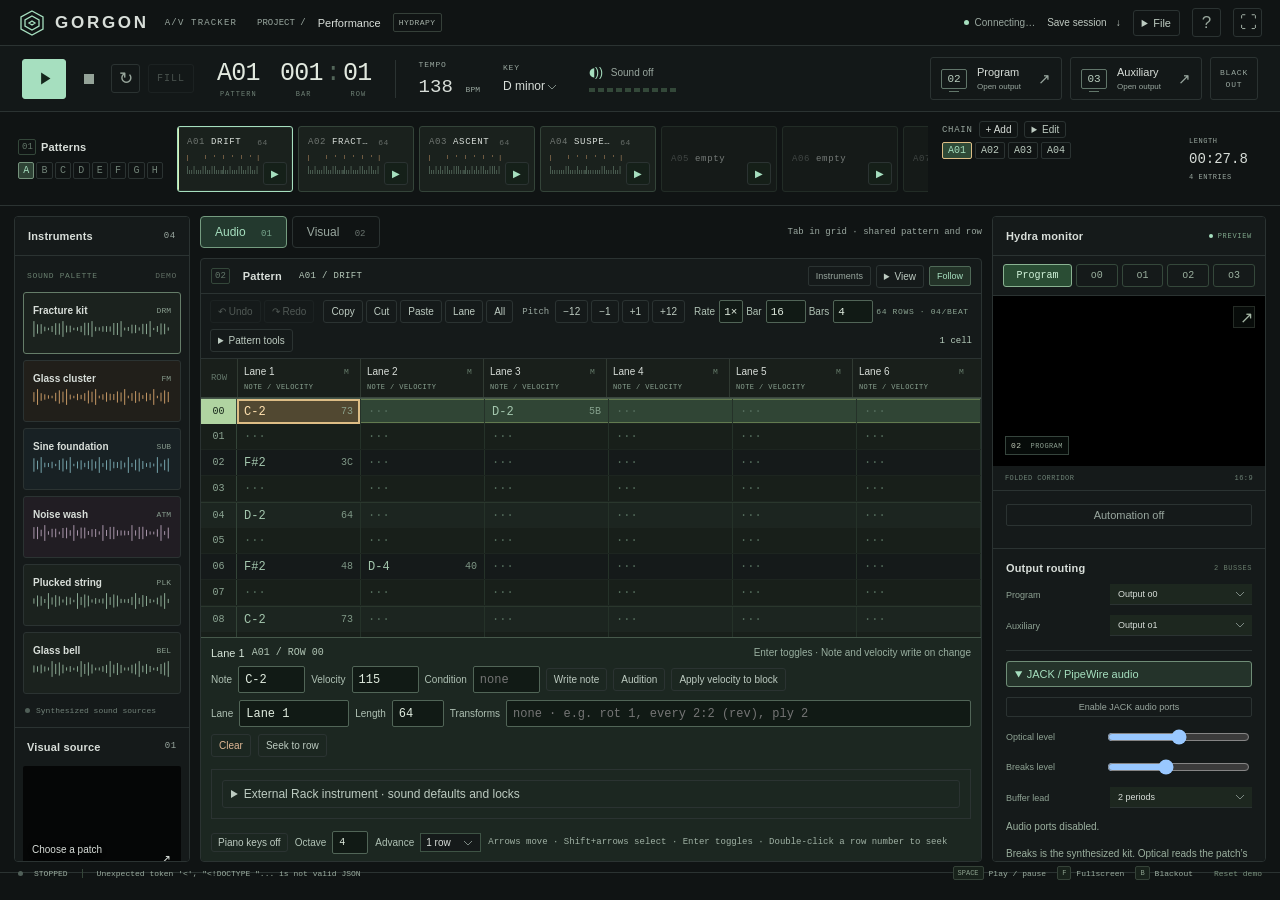
==== commit d58da672: "Tracker editor: score format 3 The editor now edits version-3 scores: six lanes, 128 patterns in ban" ====
--- a/hydrapy/tracker/index.html
+++ b/hydrapy/tracker/index.html
@@ -29,8 +29,8 @@
   </header>
 
   <section class="transport" aria-label="Transport">
-    <div class="transport-controls"><button id="playBtn" class="play-button" aria-label="Play" title="Play / pause · Space"><svg viewBox="0 0 20 20" aria-hidden="true"><path d="m6 3 11 7-11 7Z" fill="currentColor"/></svg></button><button id="stopBtn" class="icon-button stop-button" aria-label="Stop and return to pattern start" title="Stop"><span></span></button><button id="loopBtn" class="icon-button" aria-label="Loop selected pattern" aria-pressed="false" title="Loop selected pattern">↻</button></div>
-    <div class="position-block"><div id="position" class="position">001<span>:</span>01<span>:</span>00</div><div class="micro">BAR <span>BEAT</span> STEP</div></div>
+    <div class="transport-controls"><button id="playBtn" class="play-button" aria-label="Play" title="Play / pause · Space"><svg viewBox="0 0 20 20" aria-hidden="true"><path d="m6 3 11 7-11 7Z" fill="currentColor"/></svg></button><button id="stopBtn" class="icon-button stop-button" aria-label="Stop and return to pattern start" title="Stop"><span></span></button><button id="loopBtn" class="icon-button" aria-label="Loop selected pattern" aria-pressed="false" title="Loop selected pattern">↻</button><button id="fillBtn" class="fill-button" aria-pressed="false" disabled title="FILL plays cells marked F">FILL</button></div>
+    <div class="position-block"><div id="position" class="position">A01<span> </span>001<span>:</span>01</div><div class="micro">PATTERN <span>BAR</span> ROW</div></div>
     <div class="tempo-block"><label for="tempo">TEMPO</label><div><input id="tempo" type="number" min="60" max="200" value="138" aria-label="Tempo in BPM"><span>BPM</span></div></div>
     <div class="key-block"><label for="key">KEY</label><select id="key" aria-label="Musical key"><option value="2">D minor</option><option value="0">C minor</option><option value="5">F minor</option><option value="7">G minor</option></select></div>
     <div class="audio-control"><button id="audioBtn" aria-pressed="true" title="Toggle synthesized demo audio"><span id="audioIcon">◖))</span> <span id="audioLabel">Sound off</span></button><div class="meter" aria-hidden="true"><i></i><i></i><i></i><i></i><i></i><i></i><i></i><i></i><i></i><i></i></div></div>
@@ -38,9 +38,10 @@
   </section>
 
   <section class="arrangement" aria-label="Arrangement">
-    <div class="arrangement-label"><span class="section-index">01</span><h2>Arrangement</h2><span class="micro">16 BARS · 4/4</span></div>
+    <div class="arrangement-label"><span class="section-index">01</span><h2>Patterns</h2><div id="banks" class="banks" role="group" aria-label="Pattern bank"></div></div>
     <div id="patterns" class="patterns"></div>
-    <div class="arrangement-end"><span class="micro">LENGTH</span><strong id="duration">00:27.8</strong><span class="micro">4 PATTERNS</span></div>
+    <div class="chain-block"><div class="chain-heading"><span class="micro">CHAIN</span><button id="chainAddBtn" title="Add the edited pattern to the end of the chain">+ Add</button><details id="chainMenu" class="file-menu"><summary>Edit</summary><div class="file-popover"><label>Song order<input id="chainInput" aria-label="Chain as pattern codes" spellcheck="false" placeholder="A01 A02 A02 B01"></label><button id="chainApplyBtn">Apply chain</button></div></details></div><div id="chain" class="chain" aria-label="Chain"></div></div>
+    <div class="arrangement-end"><span class="micro">LENGTH</span><strong id="duration">00:27.8</strong><span id="entryCount" class="micro">4 ENTRIES</span></div>
   </section>
 
   <div id="editConnection" class="edit-connection" role="status" hidden><span id="editConnectionText"></span><button id="retryScoreBtn">Retry edit</button><button id="recoveryBtn">Download recovery copy</button><button id="reloadScoreBtn">Use server score</button></div>
@@ -69,7 +70,8 @@
           <div class="tool-group"><button id="undoBtn" title="Undo · Ctrl/Cmd+Z" disabled>↶ Undo</button><button id="redoBtn" title="Redo · Ctrl/Cmd+Shift+Z" disabled>↷ Redo</button></div>
           <div class="tool-group"><button id="copyBtn" title="Copy cells · Ctrl/Cmd+C">Copy</button><button id="cutBtn" title="Cut cells · Ctrl/Cmd+X">Cut</button><button id="pasteBtn" title="Paste cells · Ctrl/Cmd+V">Paste</button><button id="selectLaneBtn" title="Select all rows in this lane">Lane</button><button id="selectAllBtn" title="Select all lanes on this page · Ctrl/Cmd+A">All</button></div>
           <div class="tool-group transpose-tools" aria-label="Transpose selected notes"><span>Pitch</span><button data-transpose="-12" title="Down one octave">−12</button><button data-transpose="-1" title="Down one semitone · Alt+Down">−1</button><button data-transpose="1" title="Up one semitone · Alt+Up">+1</button><button data-transpose="12" title="Up one octave">+12</button></div>
-          <details id="patternMenu" class="pattern-menu"><summary>Pattern tools</summary><div class="file-popover"><label>Name<input id="patternName" aria-label="Pattern name" maxlength="40"></label><label>Copy to<select id="duplicateTarget" aria-label="Copy pattern destination"></select></label><button id="duplicatePatternBtn">Copy pattern to destination</button><button id="clearPatternBtn">Clear this pattern</button></div></details>
+          <div class="tool-group pattern-shape" aria-label="Pattern rate and length"><label>Rate<select id="patternRate" aria-label="Pattern rate"><option value="0.25">¼×</option><option value="0.5">½×</option><option value="1">1×</option><option value="2">2×</option><option value="4">4×</option><option value="8">8×</option></select></label><label>Bar<input id="patternBar" aria-label="Rows per bar" type="number" min="1" max="32"></label><label>Bars<input id="patternBars" aria-label="Bars" type="number" min="1" max="8"></label><span id="patternRows" class="micro"></span></div>
+          <details id="patternMenu" class="pattern-menu"><summary>Pattern tools</summary><div class="file-popover"><label>Name<input id="patternName" aria-label="Pattern name" maxlength="40"></label><label>Copy to<select id="duplicateTarget" aria-label="Copy pattern destination"></select></label><button id="duplicatePatternBtn">Copy pattern to destination</button><button id="clearPatternBtn">Clear this pattern</button><label>Score seed<input id="seedInput" aria-label="Score seed" type="number" min="0" max="4294967295" step="1" title="Drives every % condition and degrade"></label></div></details>
           <span id="selectionInfo" class="selection-info" aria-live="polite">1 cell</span>
         </div>
         <div id="trackHeaders" class="track-headers"></div>
@@ -77,9 +79,10 @@
         <div class="cell-editor selected-event" aria-label="Selected cell editor">
           <div class="cell-location"><strong id="selectedTrack">Dolly Z</strong><span id="selectedRow">ROW 00</span><span id="selectedHint">Write a keyframe at the edit cursor.</span></div>
           <div class="cell-fields">
-            <div id="noteEditor" hidden><label>Note <input id="noteInput" aria-label="Note" value="C-4" maxlength="3" spellcheck="false"></label><label>Velocity <input id="velocityInput" aria-label="Velocity" type="number" min="0" max="127" step="1" value="90"></label><button id="insertNoteBtn">Write note</button><button id="auditionBtn">Audition</button><button id="applyVelocityBtn" title="Set velocity of existing notes in the selection">Apply velocity to block</button></div>
+            <div id="noteEditor" hidden><label>Note <input id="noteInput" aria-label="Note" value="C-4" maxlength="3" spellcheck="false"></label><label>Velocity <input id="velocityInput" aria-label="Velocity" type="number" min="0" max="127" step="1" value="90"></label><label title="a:b on bar a of every b · %p with p% chance · F with FILL · 1ST on the first bar · ! negates">Condition <input id="condInput" aria-label="Condition" placeholder="none" maxlength="6" spellcheck="false"></label><button id="insertNoteBtn">Write note</button><button id="auditionBtn">Audition</button><button id="applyVelocityBtn" title="Set velocity of existing notes in the selection">Apply velocity to block</button></div>
             <div id="visualCellEditor"><label>Value <input id="cellValue" aria-label="Automation value" type="number" min="0" max="1" step="0.01"></label><button id="writeKeyBtn">Write key</button></div>
             <div id="sceneEditor" hidden><label>Scene <select id="sceneChoice" aria-label="Scene"></select></label><label>Fade <input id="sceneFade" aria-label="Fade in rows" type="number" min="0" max="64" step="1" value="0"></label><button id="writeSceneBtn">Write scene</button></div>
+            <div id="laneFields" class="lane-fields"><label>Lane <input id="laneName" aria-label="Lane name" maxlength="24" spellcheck="false"></label><label>Length <input id="laneLen" aria-label="Lane length in rows" type="number" min="1" max="128"></label><label class="transforms-field" title="rot k · rev · ply n · degrade p · every a:b (…), separated by commas">Transforms <input id="laneTransforms" aria-label="Lane transforms" placeholder="none · e.g. rot 1, every 2:2 (rev), ply 2" spellcheck="false"></label></div>
             <button id="clearCellBtn" title="Clear selected cells · Delete">Clear</button><button id="seekCellBtn" title="Move playback to the selected row without changing feedback">Seek to row</button>
           </div>
           <details id="soundEditor" hidden><summary>External Rack instrument · sound defaults and locks</summary><p>Machine 0–191 · P1–P8 0–127. Blank uses the instrument default or track value. Applies through Gorgon’s Rack sound link; browser audition and direct CV use their existing sounds.</p><fieldset><legend>Track defaults</legend><div id="trackSoundFields" class="sound-fields"></div></fieldset><fieldset><legend>Selected hit locks</legend><div id="lockSoundFields" class="sound-fields"></div></fieldset></details>
@@ -120,7 +123,7 @@
 <dialog id="helpDialog"><div class="dialog-heading"><div><span class="micro">GORGON / EDITOR GUIDE</span><h1>Compose, edit, then perform.</h1></div><button id="closeHelp" class="icon-button" aria-label="Close help">×</button></div>
 <p>Video comes from the running HydraPy patch. Three automation lanes control the named parameters you bind. Audio is a browser synth sketch; archive samples, Stable Audio and Deforum inference are not connected.</p>
 <p>Use the Hydra monitor’s o0–o3 buttons to inspect outputs, or [ and ] to cycle them. Program follows the live feed again; the dot marks its current output. Preview selection stays local to this tab. Program and Auxiliary routing choose the feeds sent to your output windows.</p>
-<div class="help-grid"><div><h2>1. Navigate and enter notes</h2><p>Choose Audio for notes or Visual for automation and Scene. Tab in the grid switches pages at the same pattern and row; Shift+Tab leaves the grid. Tab in a form navigates fields normally. Click a cell or use arrows. Selection never seeks playback. Enable Piano keys, focus an audio cell, then use Z S X D C V G B H N J M for one octave and Q 2 W 3 E R 5 T 6 Y 7 U for the next. Octave and Advance set entry behavior. Enter toggles a hit without advancing; Delete clears. Sound must be on to hear entry.</p></div><div><h2>2. Edit a block</h2><p>Shift+click, Shift+arrows or drag across cells. Ctrl/Cmd+A selects all four lanes on the current page. Switching pages clears the selection. Delete and Paste affect visible lanes only; Undo/Redo returns to the page of that edit. Copy, Cut and Paste work with notes and automation keys; automation pastes into the same kind of lane. Pitch buttons or Alt+Up/Down transpose notes. Apply velocity changes existing notes. Ctrl/Cmd+Z undoes; Ctrl/Cmd+Shift+Z redoes.</p></div><div><h2>3. Shape and arrange</h2><p>Select a visual cell and write a value or click the curve. Hold, Linear and Smooth set interpolation for that lane in the pattern. Bind lanes to named patch controls. Pattern tools renames, copies or clears a pattern. Cards show actual note and key activity. Select a card to edit; its separate ▶ button launches it. Follow tracks playback and can be turned off to edit another pattern.</p></div><div><h2>4. Perform and save</h2><p>Space plays or pauses. Seek to row moves playback explicitly and preserves feedback. F enters fullscreen; B blacks out browser monitors and the fullscreen output. On Linux, Display › Show Program fullscreen (Shift+F) puts Program on another monitor straight from the GPU; edits and cues reach it at the next refresh, and the monitor here becomes a small preview. In the note grid with Piano keys on, B enters a note; use the Blackout button instead. Open Program and Auxiliary on other monitors. File contains import, restore, a new empty score and a recovery download. Ctrl/Cmd+S saves the workspace score and downloads JSON.</p></div></div>
+<div class="help-grid"><div><h2>1. Navigate and enter notes</h2><p>Choose Audio for notes or Visual for automation and Scene. Tab in the grid switches pages at the same pattern and row; Shift+Tab leaves the grid. Tab in a form navigates fields normally. Click a cell or use arrows. Selection never seeks playback. Enable Piano keys, focus an audio cell, then use Z S X D C V G B H N J M for one octave and Q 2 W 3 E R 5 T 6 Y 7 U for the next. Octave and Advance set entry behavior. Enter toggles a hit without advancing; Delete clears. Sound must be on to hear entry.</p></div><div><h2>2. Edit a block</h2><p>Shift+click, Shift+arrows or drag across cells. Ctrl/Cmd+A selects every lane on the current page. Switching pages clears the selection. Delete and Paste affect visible lanes only; Undo/Redo returns to the page of that edit. Copy, Cut and Paste work with notes and automation keys; automation pastes into the same kind of lane. Pitch buttons or Alt+Up/Down transpose notes. Apply velocity changes existing notes. Ctrl/Cmd+Z undoes; Ctrl/Cmd+Shift+Z redoes.</p></div><div><h2>3. Shape and arrange</h2><p>Banks A–H hold sixteen patterns each; the chain plays them in order, and ↻ loops the one you edit instead. Rate, Bar and Bars set a pattern’s speed and length; a lane can be shorter and repeat (its Length), and Transforms reshape it (rot, rev, ply, degrade, every). A cell’s Condition decides when it plays: 1:4 on the first bar of four, %50 half the time, F while FILL is on, 1ST on a pattern’s first bar, ! for the opposite. Select a visual cell and write a value or click the curve. Hold, Linear and Smooth set interpolation for that lane in the pattern. Bind lanes to named patch controls. Pattern tools renames, copies or clears a pattern. Cards show actual note and key activity. Select a card to edit; its separate ▶ button launches it. Follow tracks playback and can be turned off to edit another pattern.</p></div><div><h2>4. Perform and save</h2><p>Space plays or pauses. Seek to row moves playback explicitly and preserves feedback. F enters fullscreen; B blacks out browser monitors and the fullscreen output. On Linux, Display › Show Program fullscreen (Shift+F) puts Program on another monitor straight from the GPU; edits and cues reach it at the next refresh, and the monitor here becomes a small preview. In the note grid with Piano keys on, B enters a note; use the Blackout button instead. Open Program and Auxiliary on other monitors. File contains import, restore, a new empty score and a recovery download. Ctrl/Cmd+S saves the workspace score and downloads JSON.</p></div></div>
 <div class="help-footer">The browser synth is a sketch and is not included in Studio exports. Output windows and the renderer keep running when this controller closes.</div></dialog>
 <dialog id="patchDialog"><div class="dialog-heading"><h1>Load a HydraPy patch</h1><button id="closePatch" class="icon-button" aria-label="Close patch picker">×</button></div><p>Choose a workspace patch. Loading a different patch disables automation and starts its simulation.</p><select id="patchSelect" aria-label="Workspace patch"></select><button id="loadPatch">Load patch</button></dialog>
 <div id="toast" class="toast" role="status"></div>
--- a/hydrapy/tracker/editor.css
+++ b/hydrapy/tracker/editor.css
@@ -1,6 +1,6 @@
 /* Editing surfaces. Output windows continue to use style.css. */
 :root { --muted: #99a79f; }
-.studio { grid-template-rows: 46px 66px 82px auto minmax(0, 1fr) 28px; }
+.studio { grid-template-rows: 46px 66px 94px auto minmax(0, 1fr) 28px; }
 .topbar { gap: 20px; padding: 0 18px; }
 .top-actions { gap: 12px; }
 .top-actions .text-button { display: inline-flex; white-space: nowrap; }
@@ -55,12 +55,12 @@
 .file-popover button:disabled, .file-popover select:disabled { opacity: .5; cursor: not-allowed; }
 .native-status { margin: 2px 4px; color: var(--muted); font-size: 10.5px; line-height: 1.45; }
 .track-headers { height: 39px; padding-right: 6px; }
-.track-headers, .tracker-row { grid-template-columns: 36px repeat(4, minmax(80px, 1fr)); }
+.track-headers, .tracker-row { grid-template-columns: 36px repeat(var(--lanes, 4), minmax(64px, 1fr)); }
 /* SCENE: the patch scene that starts on a row. A name the loaded patch doesn't declare is struck through. */
 .tracker-row .cell.scene { color: #c9b6e4; overflow: hidden; text-overflow: ellipsis; white-space: nowrap; }
 .tracker-row .cell.scene.missing { color: #8a7f96; text-decoration: line-through; }
 .track-header.scene strong { color: #c9b6e4; }
-.tracker-row { min-width: 356px; }
+.tracker-row { min-width: 420px; }
 .track-header { padding: 5px 6px; }
 .track-header strong { font-size: 10px; }
 .track-header span { font-size: 7px; color: #8ba392; margin-top: 4px; }
@@ -212,3 +212,46 @@
 #soundEditor fieldset {margin-top:10px;border:1px solid #3e4848;} .sound-fields {display:flex;flex-wrap:wrap;gap:10px;}
 .sound-fields label {display:grid;gap:4px;font-size:11px;} .sound-fields input {width:70px;}
 .lock-mark {color:#efbb68;font-size:7px;margin-left:4px;}
+
+/* Score format 3: banks of sixteen patterns, the chain, FILL, a pattern's shape and a lane's settings. */
+.arrangement-label { row-gap: 7px; }
+.banks { grid-column: 1 / -1; display: grid; grid-template-columns: repeat(8, 1fr); gap: 2px; }
+.banks button { padding: 2px 0; font: 10px var(--mono); color: #6f8176; border-radius: 2px; }
+.banks button.used { color: #c9d8cd; }
+.banks button[aria-pressed=true] { background: #2e4235; border-color: #74917b; color: var(--mint); }
+.arrangement { min-width: 0; }
+.patterns { display: flex; flex: 1 1 0; min-width: 0; overflow-x: auto; gap: 5px; align-items: stretch; scrollbar-width: thin; }
+.pattern-slot { flex: 0 0 116px; }
+.pattern-card { height: 66px; }
+.pattern-card.blank { opacity: .5; }
+.pattern-card .pattern-top b { font-family: var(--mono); }
+.chain-block { flex: 0 0 230px; display: grid; gap: 4px; align-self: stretch; align-content: start; }
+.chain-heading { display: flex; align-items: center; gap: 6px; }
+.chain-heading button, .chain-heading summary { font-size: 10px; padding: 2px 6px; border-radius: 3px; }
+.chain { display: flex; flex-wrap: wrap; gap: 3px; max-height: 52px; overflow-y: auto; }
+.chain-entry { font: 10px var(--mono); padding: 2px 5px; border-radius: 2px; color: #b9c9bd; }
+.chain-entry.editing { border-color: #ddbd85; }
+.chain-entry.current { background: #2f4a37; color: var(--mint); }
+.chain.looping .chain-entry { opacity: .45; }
+.fill-button { height: 29px; padding: 0 8px; font: 10px var(--mono); letter-spacing: .1em; border-radius: 3px; color: #98a69c; }
+.fill-button[aria-pressed=true] { background: #4d3b22; border-color: #e2ac77; color: #ffd9a8; }
+.fill-button.bus { box-shadow: inset 0 -2px 0 #e2ac77; }
+.fill-button:disabled { opacity: .4; }
+.pattern-shape { align-items: center; }
+.pattern-shape label { display: flex; align-items: center; gap: 4px; font-size: 10px; color: #afc1b4; }
+.pattern-shape select, .pattern-shape input { height: 23px; padding: 2px 4px; font: 11px var(--mono); background: #111a15; color: #e0ecdf; border: 1px solid #516557; border-radius: 2px; }
+.pattern-shape input { width: 40px; }
+.pattern-shape .micro { font-size: 8px; color: #8ca593; }
+.track-header strong, .track-header > span { overflow: hidden; text-overflow: ellipsis; white-space: nowrap; }
+.cell.repeat { opacity: .45; }
+.cell .cond { color: #e2ac77; font-size: 9px; margin-left: 4px; }
+.lane-fields { display: flex; align-items: center; flex-wrap: wrap; gap: 6px; width: 100%; }
+.lane-fields[hidden] { display: none; }
+.lane-fields label { display: flex; align-items: center; gap: 6px; margin: 0; font-size: 10px; color: #afc1b4; }
+.lane-fields input, .cell-editor #condInput { height: 27px; padding: 4px 6px; border: 1px solid #516557; background: #111a15; color: #e0ecdf; font: 12px var(--mono); border-radius: 2px; }
+.lane-fields #laneName { width: 110px; }
+.lane-fields #laneLen { width: 52px; }
+.cell-editor #condInput { width: 58px; }
+.lane-fields .transforms-field { flex: 1 1 240px; }
+.lane-fields .transforms-field input { width: 100%; }
+
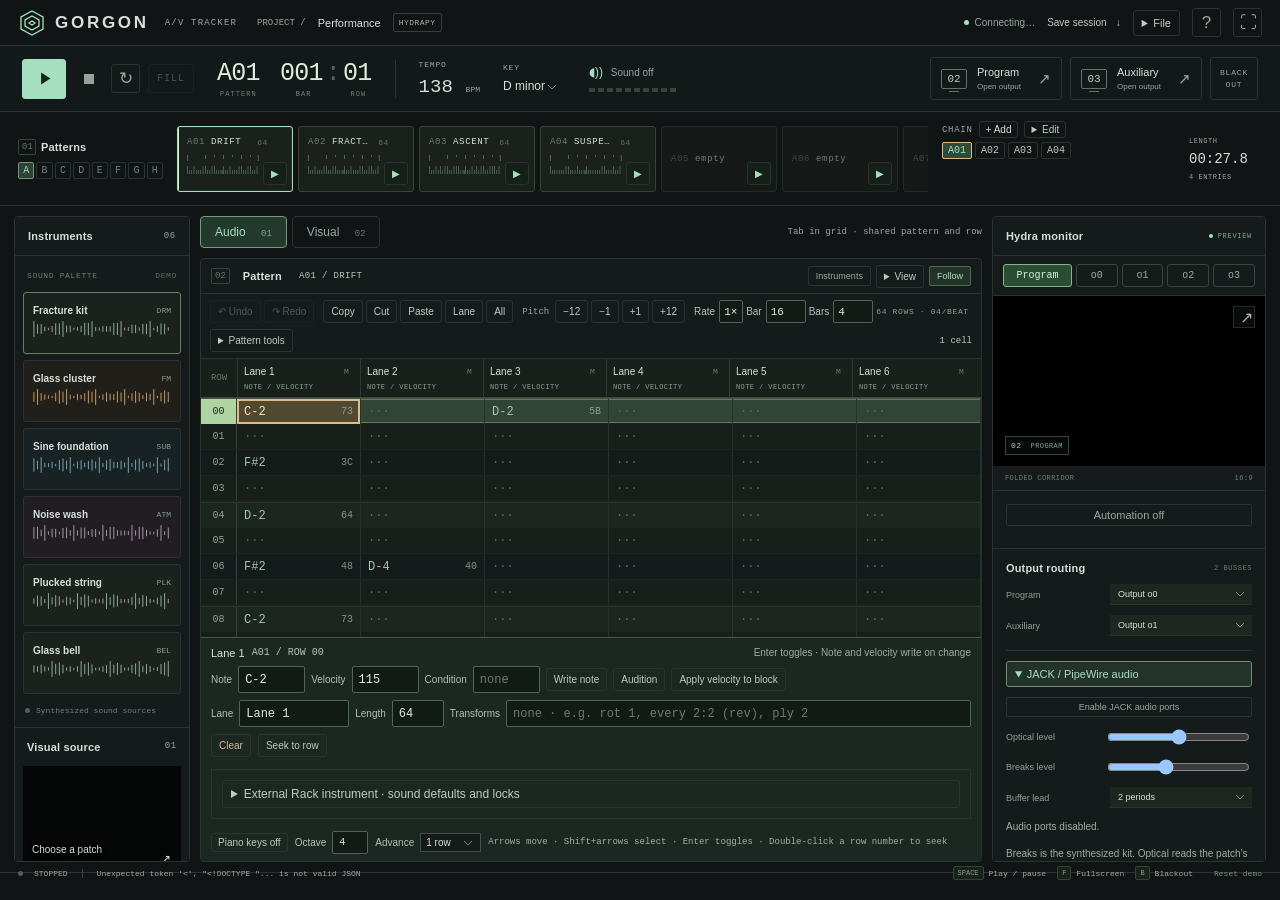
==== commit c725adea: "Tracker editor: the instrument palette lists six voices Co-Authored-By: Claude Opus 5.5 <noreply@ant" ====
--- a/hydrapy/tracker/index.html
+++ b/hydrapy/tracker/index.html
@@ -48,7 +48,7 @@
   <main class="work-area">
     <aside class="library panel">
       <div class="audio-palette">
-      <div class="panel-heading"><h2>Instruments</h2><span class="micro">04</span></div>
+      <div class="panel-heading"><h2>Instruments</h2><span class="micro">06</span></div>
       <div class="library-intro">SOUND PALETTE <span>DEMO</span></div>
       <div id="instruments" class="instruments"></div>
       <div class="source-note"><span class="tiny-dot"></span> Synthesized sound sources</div>
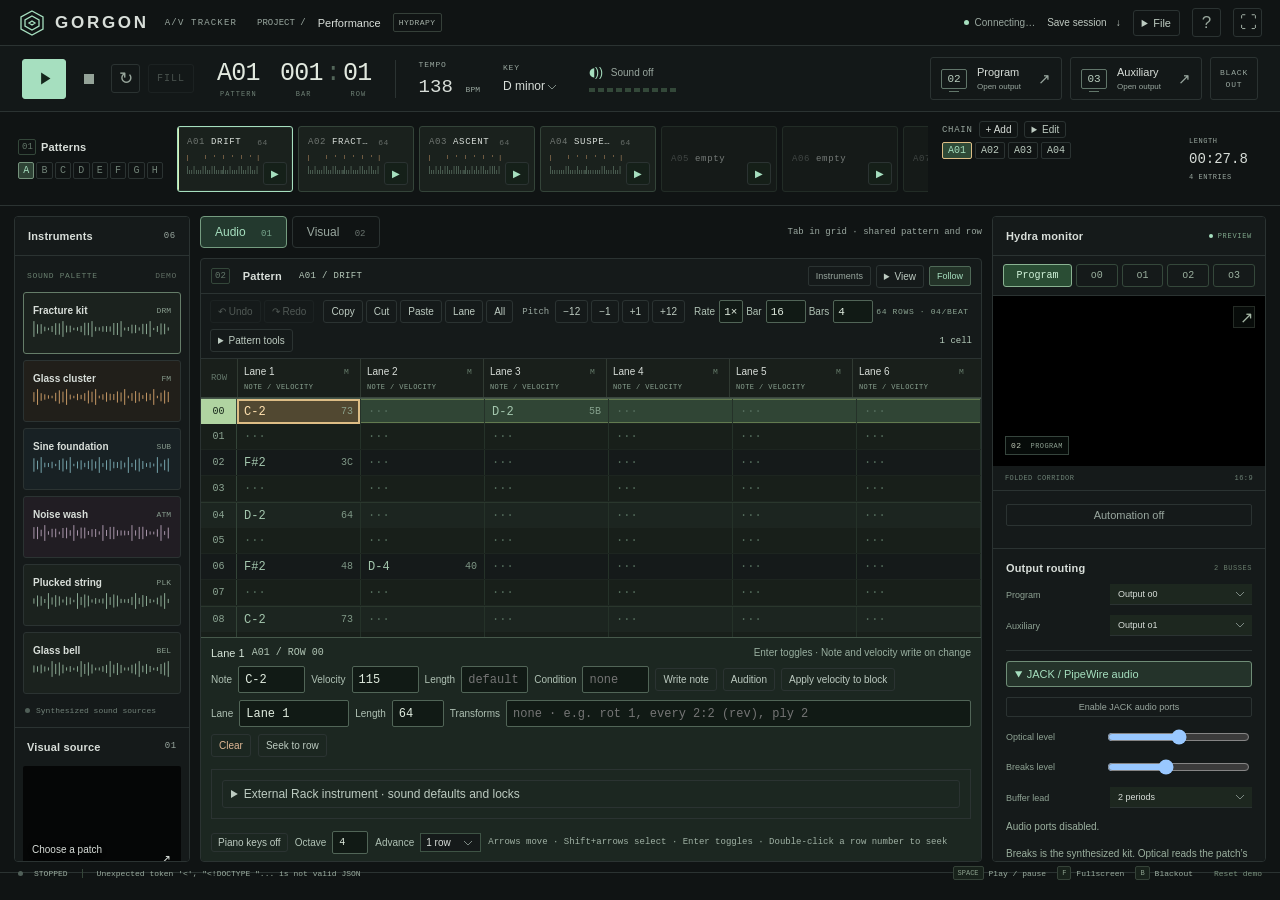
==== commit 474687fa: "Support per-cell note lengths in score v3" ====
--- a/hydrapy/tracker/index.html
+++ b/hydrapy/tracker/index.html
@@ -79,7 +79,7 @@
         <div class="cell-editor selected-event" aria-label="Selected cell editor">
           <div class="cell-location"><strong id="selectedTrack">Dolly Z</strong><span id="selectedRow">ROW 00</span><span id="selectedHint">Write a keyframe at the edit cursor.</span></div>
           <div class="cell-fields">
-            <div id="noteEditor" hidden><label>Note <input id="noteInput" aria-label="Note" value="C-4" maxlength="3" spellcheck="false"></label><label>Velocity <input id="velocityInput" aria-label="Velocity" type="number" min="0" max="127" step="1" value="90"></label><label title="a:b on bar a of every b · %p with p% chance · F with FILL · 1ST on the first bar · ! negates">Condition <input id="condInput" aria-label="Condition" placeholder="none" maxlength="6" spellcheck="false"></label><button id="insertNoteBtn">Write note</button><button id="auditionBtn">Audition</button><button id="applyVelocityBtn" title="Set velocity of existing notes in the selection">Apply velocity to block</button></div>
+            <div id="noteEditor" hidden><label>Note <input id="noteInput" aria-label="Note" value="C-4" maxlength="3" spellcheck="false"></label><label>Velocity <input id="velocityInput" aria-label="Velocity" type="number" min="0" max="127" step="1" value="90"></label><label title="Alt+L focuses length; blank uses Gate length">Length <input id="lengthInput" aria-label="Note length in rows" type="number" min="0.25" max="16" step="any" placeholder="default"></label><label title="a:b on bar a of every b · %p with p% chance · F with FILL · 1ST on the first bar · ! negates">Condition <input id="condInput" aria-label="Condition" placeholder="none" maxlength="6" spellcheck="false"></label><button id="insertNoteBtn">Write note</button><button id="auditionBtn">Audition</button><button id="applyVelocityBtn" title="Set velocity of existing notes in the selection">Apply velocity to block</button></div>
             <div id="visualCellEditor"><label>Value <input id="cellValue" aria-label="Automation value" type="number" min="0" max="1" step="0.01"></label><button id="writeKeyBtn">Write key</button></div>
             <div id="sceneEditor" hidden><label>Scene <select id="sceneChoice" aria-label="Scene"></select></label><label>Fade <input id="sceneFade" aria-label="Fade in rows" type="number" min="0" max="64" step="1" value="0"></label><button id="writeSceneBtn">Write scene</button></div>
             <div id="laneFields" class="lane-fields"><label>Lane <input id="laneName" aria-label="Lane name" maxlength="24" spellcheck="false"></label><label>Length <input id="laneLen" aria-label="Lane length in rows" type="number" min="1" max="128"></label><label class="transforms-field" title="rot k · rev · ply n · degrade p · every a:b (…), separated by commas">Transforms <input id="laneTransforms" aria-label="Lane transforms" placeholder="none · e.g. rot 1, every 2:2 (rev), ply 2" spellcheck="false"></label></div>
@@ -123,7 +123,7 @@
 <dialog id="helpDialog"><div class="dialog-heading"><div><span class="micro">GORGON / EDITOR GUIDE</span><h1>Compose, edit, then perform.</h1></div><button id="closeHelp" class="icon-button" aria-label="Close help">×</button></div>
 <p>Video comes from the running HydraPy patch. Three automation lanes control the named parameters you bind. Audio is a browser synth sketch; archive samples, Stable Audio and Deforum inference are not connected.</p>
 <p>Use the Hydra monitor’s o0–o3 buttons to inspect outputs, or [ and ] to cycle them. Program follows the live feed again; the dot marks its current output. Preview selection stays local to this tab. Program and Auxiliary routing choose the feeds sent to your output windows.</p>
-<div class="help-grid"><div><h2>1. Navigate and enter notes</h2><p>Choose Audio for notes or Visual for automation and Scene. Tab in the grid switches pages at the same pattern and row; Shift+Tab leaves the grid. Tab in a form navigates fields normally. Click a cell or use arrows. Selection never seeks playback. Enable Piano keys, focus an audio cell, then use Z S X D C V G B H N J M for one octave and Q 2 W 3 E R 5 T 6 Y 7 U for the next. Octave and Advance set entry behavior. Enter toggles a hit without advancing; Delete clears. Sound must be on to hear entry.</p></div><div><h2>2. Edit a block</h2><p>Shift+click, Shift+arrows or drag across cells. Ctrl/Cmd+A selects every lane on the current page. Switching pages clears the selection. Delete and Paste affect visible lanes only; Undo/Redo returns to the page of that edit. Copy, Cut and Paste work with notes and automation keys; automation pastes into the same kind of lane. Pitch buttons or Alt+Up/Down transpose notes. Apply velocity changes existing notes. Ctrl/Cmd+Z undoes; Ctrl/Cmd+Shift+Z redoes.</p></div><div><h2>3. Shape and arrange</h2><p>Banks A–H hold sixteen patterns each; the chain plays them in order, and ↻ loops the one you edit instead. Rate, Bar and Bars set a pattern’s speed and length; a lane can be shorter and repeat (its Length), and Transforms reshape it (rot, rev, ply, degrade, every). A cell’s Condition decides when it plays: 1:4 on the first bar of four, %50 half the time, F while FILL is on, 1ST on a pattern’s first bar, ! for the opposite. Select a visual cell and write a value or click the curve. Hold, Linear and Smooth set interpolation for that lane in the pattern. Bind lanes to named patch controls. Pattern tools renames, copies or clears a pattern. Cards show actual note and key activity. Select a card to edit; its separate ▶ button launches it. Follow tracks playback and can be turned off to edit another pattern.</p></div><div><h2>4. Perform and save</h2><p>Space plays or pauses. Seek to row moves playback explicitly and preserves feedback. F enters fullscreen; B blacks out browser monitors and the fullscreen output. On Linux, Display › Show Program fullscreen (Shift+F) puts Program on another monitor straight from the GPU; edits and cues reach it at the next refresh, and the monitor here becomes a small preview. In the note grid with Piano keys on, B enters a note; use the Blackout button instead. Open Program and Auxiliary on other monitors. File contains import, restore, a new empty score and a recovery download. Ctrl/Cmd+S saves the workspace score and downloads JSON.</p></div></div>
+<div class="help-grid"><div><h2>1. Navigate and enter notes</h2><p>Choose Audio for notes or Visual for automation and Scene. Tab in the grid switches pages at the same pattern and row; Shift+Tab leaves the grid. Tab in a form navigates fields normally. Click a cell or use arrows. Selection never seeks playback. Enable Piano keys, focus an audio cell, then use Z S X D C V G B H N J M for one octave and Q 2 W 3 E R 5 T 6 Y 7 U for the next. Octave and Advance set entry behavior. Enter toggles a hit without advancing; Delete clears. Sound must be on to hear entry. Alt+L focuses the selected note’s Length: 0.25–16 base rows (480 ticks each), or blank for the default gate. The grid shows L followed by the length.</p></div><div><h2>2. Edit a block</h2><p>Shift+click, Shift+arrows or drag across cells. Ctrl/Cmd+A selects every lane on the current page. Switching pages clears the selection. Delete and Paste affect visible lanes only; Undo/Redo returns to the page of that edit. Copy, Cut and Paste work with notes and automation keys; automation pastes into the same kind of lane. Pitch buttons or Alt+Up/Down transpose notes. Apply velocity changes existing notes. Ctrl/Cmd+Z undoes; Ctrl/Cmd+Shift+Z redoes.</p></div><div><h2>3. Shape and arrange</h2><p>Banks A–H hold sixteen patterns each; the chain plays them in order, and ↻ loops the one you edit instead. Rate, Bar and Bars set a pattern’s speed and length; a lane can be shorter and repeat (its Length), and Transforms reshape it (rot, rev, ply, degrade, every). A cell’s Condition decides when it plays: 1:4 on the first bar of four, %50 half the time, F while FILL is on, 1ST on a pattern’s first bar, ! for the opposite. Select a visual cell and write a value or click the curve. Hold, Linear and Smooth set interpolation for that lane in the pattern. Bind lanes to named patch controls. Pattern tools renames, copies or clears a pattern. Cards show actual note and key activity. Select a card to edit; its separate ▶ button launches it. Follow tracks playback and can be turned off to edit another pattern.</p></div><div><h2>4. Perform and save</h2><p>Space plays or pauses. Seek to row moves playback explicitly and preserves feedback. F enters fullscreen; B blacks out browser monitors and the fullscreen output. On Linux, Display › Show Program fullscreen (Shift+F) puts Program on another monitor straight from the GPU; edits and cues reach it at the next refresh, and the monitor here becomes a small preview. In the note grid with Piano keys on, B enters a note; use the Blackout button instead. Open Program and Auxiliary on other monitors. File contains import, restore, a new empty score and a recovery download. Ctrl/Cmd+S saves the workspace score and downloads JSON.</p></div></div>
 <div class="help-footer">The browser synth is a sketch and is not included in Studio exports. Output windows and the renderer keep running when this controller closes.</div></dialog>
 <dialog id="patchDialog"><div class="dialog-heading"><h1>Load a HydraPy patch</h1><button id="closePatch" class="icon-button" aria-label="Close patch picker">×</button></div><p>Choose a workspace patch. Loading a different patch disables automation and starts its simulation.</p><select id="patchSelect" aria-label="Workspace patch"></select><button id="loadPatch">Load patch</button></dialog>
 <div id="toast" class="toast" role="status"></div>
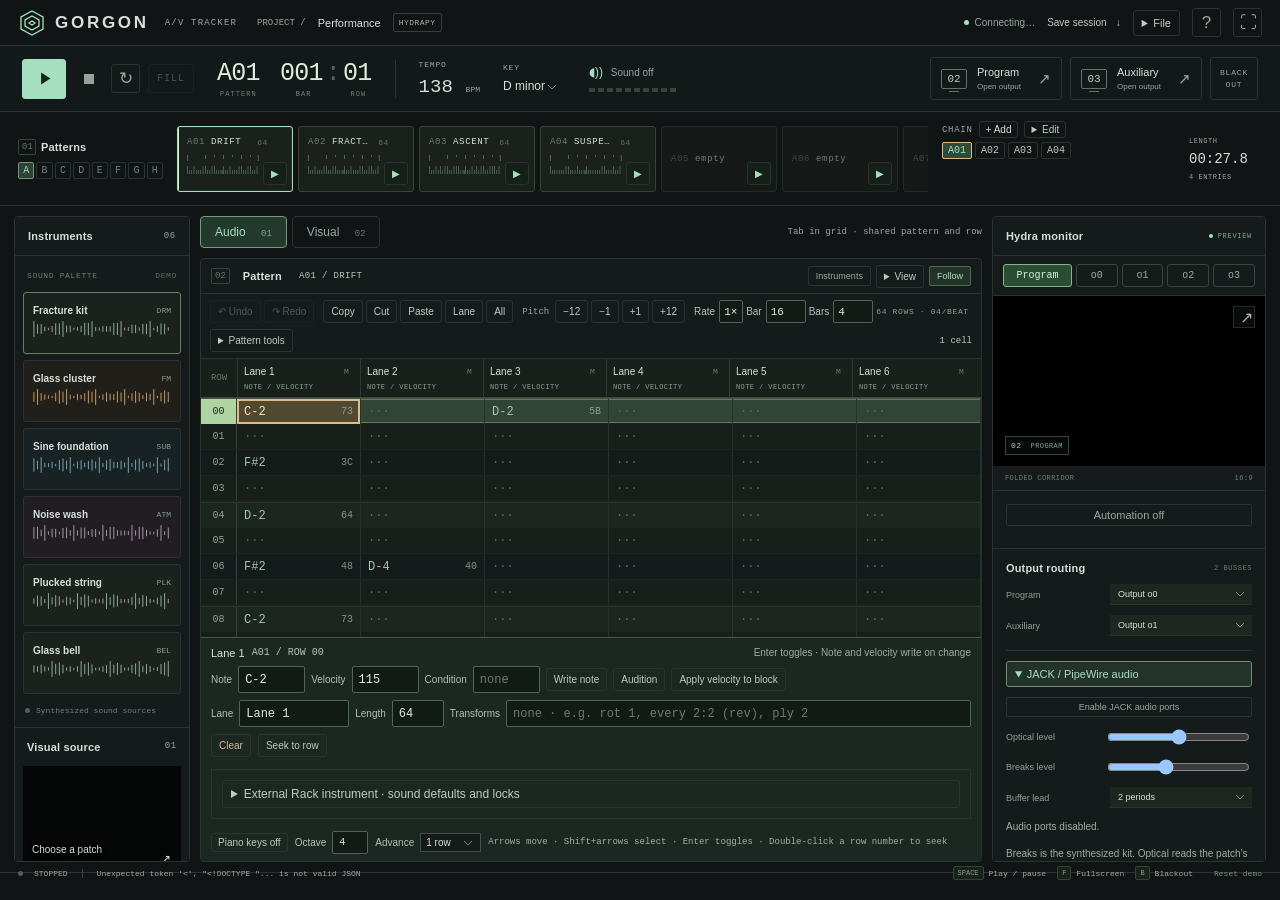
==== commit 19312375: "Studio for live sets: audio-clock recordings, JACK input, load status, route notice, JACK through lo" ====
--- a/hydrapy/tracker/index.html
+++ b/hydrapy/tracker/index.html
@@ -79,7 +79,7 @@
         <div class="cell-editor selected-event" aria-label="Selected cell editor">
           <div class="cell-location"><strong id="selectedTrack">Dolly Z</strong><span id="selectedRow">ROW 00</span><span id="selectedHint">Write a keyframe at the edit cursor.</span></div>
           <div class="cell-fields">
-            <div id="noteEditor" hidden><label>Note <input id="noteInput" aria-label="Note" value="C-4" maxlength="3" spellcheck="false"></label><label>Velocity <input id="velocityInput" aria-label="Velocity" type="number" min="0" max="127" step="1" value="90"></label><label title="Alt+L focuses length; blank uses Gate length">Length <input id="lengthInput" aria-label="Note length in rows" type="number" min="0.25" max="16" step="any" placeholder="default"></label><label title="a:b on bar a of every b · %p with p% chance · F with FILL · 1ST on the first bar · ! negates">Condition <input id="condInput" aria-label="Condition" placeholder="none" maxlength="6" spellcheck="false"></label><button id="insertNoteBtn">Write note</button><button id="auditionBtn">Audition</button><button id="applyVelocityBtn" title="Set velocity of existing notes in the selection">Apply velocity to block</button></div>
+            <div id="noteEditor" hidden><label>Note <input id="noteInput" aria-label="Note" value="C-4" maxlength="3" spellcheck="false"></label><label>Velocity <input id="velocityInput" aria-label="Velocity" type="number" min="0" max="127" step="1" value="90"></label><label title="a:b on bar a of every b · %p with p% chance · F with FILL · 1ST on the first bar · ! negates">Condition <input id="condInput" aria-label="Condition" placeholder="none" maxlength="6" spellcheck="false"></label><button id="insertNoteBtn">Write note</button><button id="auditionBtn">Audition</button><button id="applyVelocityBtn" title="Set velocity of existing notes in the selection">Apply velocity to block</button></div>
             <div id="visualCellEditor"><label>Value <input id="cellValue" aria-label="Automation value" type="number" min="0" max="1" step="0.01"></label><button id="writeKeyBtn">Write key</button></div>
             <div id="sceneEditor" hidden><label>Scene <select id="sceneChoice" aria-label="Scene"></select></label><label>Fade <input id="sceneFade" aria-label="Fade in rows" type="number" min="0" max="64" step="1" value="0"></label><button id="writeSceneBtn">Write scene</button></div>
             <div id="laneFields" class="lane-fields"><label>Lane <input id="laneName" aria-label="Lane name" maxlength="24" spellcheck="false"></label><label>Length <input id="laneLen" aria-label="Lane length in rows" type="number" min="1" max="128"></label><label class="transforms-field" title="rot k · rev · ply n · degrade p · every a:b (…), separated by commas">Transforms <input id="laneTransforms" aria-label="Lane transforms" placeholder="none · e.g. rot 1, every 2:2 (rev), ply 2" spellcheck="false"></label></div>
@@ -111,7 +111,7 @@
         <label class="slider-label" for="rollSlider"><span><i class="axis-dot teal"></i>Roll</span><output id="rollValue">0°</output></label><input id="rollSlider" class="slider teal" type="range" min="-45" max="45" step="1" value="0">
         <label class="slider-label" for="feedbackSlider"><span><i class="axis-dot pale"></i>Feedback</span><output id="feedbackValue">0.25</output></label><input id="feedbackSlider" class="slider pale" type="range" min="0" max="0.9" step="0.01" value="0.25">
       </div></div>
-      <div class="bindings"><span class="micro">PATCH BINDINGS</span><label>Dolly Z<select id="bind_z" aria-label="Bind Dolly Z"></select></label><label>Roll<select id="bind_roll" aria-label="Bind Roll"></select></label><label>Feedback<select id="bind_feedback" aria-label="Bind Feedback"></select></label></div>      <div class="output-settings"><div class="inspector-title"><h2>Output routing</h2><span class="micro">2 BUSSES</span></div><label>Program <select id="programMode" aria-label="Program output"><option value="o0">Output o0</option><option value="o1">Output o1</option><option value="o2">Output o2</option><option value="o3">Output o3</option></select></label><label>Auxiliary <select id="auxMode" aria-label="Auxiliary output"><option value="o0">Output o0</option><option value="o1">Output o1</option><option value="o2">Output o2</option><option value="o3">Output o3</option></select></label><details class="jack-settings" open><summary>JACK / PipeWire audio</summary><button id="jackEnableBtn" class="small-button" aria-pressed="false">Enable JACK audio ports</button><label>Optical level <input id="opticalGain" type="range" min="0" max="1" step="0.01" value="0.5" aria-label="Optical audio level"></label><label>Breaks level <input id="breaksGain" type="range" min="0" max="1" step="0.01" value="0.4" aria-label="Breaks audio level"></label><label>Buffer lead <select id="audioLead" aria-label="Audio buffer lead"><option value="2">2 periods</option><option value="3">3 periods</option><option value="4">4 periods</option><option value="8">8 periods</option></select></label><p id="jackStatus" role="status">Audio ports disabled.</p><pre id="jackPorts"></pre><p>Breaks is the synthesized kit. Optical reads the patch’s first two Soundtracks; one source is duplicated to stereo. Connect these ports to Rack’s capture inputs in your JACK/PipeWire patchbay.</p></details><div id="polarityControls"></div><p id="polarityStatus" role="status"></p><p id="cvStatus" role="status">CV off · configure at launch</p><pre id="cvPorts"></pre><p>Open an output, move it to your display, then press F for fullscreen. On Linux, Display › Show Program fullscreen draws Program straight from the GPU instead.</p></div>
+      <div class="bindings"><span class="micro">PATCH BINDINGS</span><label>Dolly Z<select id="bind_z" aria-label="Bind Dolly Z"></select></label><label>Roll<select id="bind_roll" aria-label="Bind Roll"></select></label><label>Feedback<select id="bind_feedback" aria-label="Bind Feedback"></select></label></div>      <div class="output-settings"><div class="inspector-title"><h2>Output routing</h2><span class="micro">2 BUSSES</span></div><label>Program <select id="programMode" aria-label="Program output"><option value="o0">Output o0</option><option value="o1">Output o1</option><option value="o2">Output o2</option><option value="o3">Output o3</option></select></label><label>Auxiliary <select id="auxMode" aria-label="Auxiliary output"><option value="o0">Output o0</option><option value="o1">Output o1</option><option value="o2">Output o2</option><option value="o3">Output o3</option></select></label><p id="routeNotice" class="route-notice" role="status" hidden></p><details class="jack-settings" open><summary>JACK / PipeWire audio</summary><button id="jackEnableBtn" class="small-button" aria-pressed="false">Enable JACK audio ports</button><label>Optical level <input id="opticalGain" type="range" min="0" max="1" step="0.01" value="0.5" aria-label="Optical audio level"></label><label>Breaks level <input id="breaksGain" type="range" min="0" max="1" step="0.01" value="0.4" aria-label="Breaks audio level"></label><label>Buffer lead <select id="audioLead" aria-label="Audio buffer lead"><option value="2">2 periods</option><option value="3">3 periods</option><option value="4">4 periods</option><option value="8">8 periods</option></select></label><p id="jackStatus" role="status">Audio ports disabled.</p><pre id="jackPorts"></pre><p>Breaks is the synthesized kit. Optical reads the patch’s first two Soundtracks; one source is duplicated to stereo. Connect these ports to Rack’s capture inputs in your JACK/PipeWire patchbay.</p></details><div id="polarityControls"></div><p id="polarityStatus" role="status"></p><p id="cvStatus" role="status">CV off · configure at launch</p><pre id="cvPorts"></pre><p>Open an output, move it to your display, then press F for fullscreen. On Linux, Display › Show Program fullscreen draws Program straight from the GPU instead.</p></div>
     </aside>
   </main>
 
@@ -123,7 +123,7 @@
 <dialog id="helpDialog"><div class="dialog-heading"><div><span class="micro">GORGON / EDITOR GUIDE</span><h1>Compose, edit, then perform.</h1></div><button id="closeHelp" class="icon-button" aria-label="Close help">×</button></div>
 <p>Video comes from the running HydraPy patch. Three automation lanes control the named parameters you bind. Audio is a browser synth sketch; archive samples, Stable Audio and Deforum inference are not connected.</p>
 <p>Use the Hydra monitor’s o0–o3 buttons to inspect outputs, or [ and ] to cycle them. Program follows the live feed again; the dot marks its current output. Preview selection stays local to this tab. Program and Auxiliary routing choose the feeds sent to your output windows.</p>
-<div class="help-grid"><div><h2>1. Navigate and enter notes</h2><p>Choose Audio for notes or Visual for automation and Scene. Tab in the grid switches pages at the same pattern and row; Shift+Tab leaves the grid. Tab in a form navigates fields normally. Click a cell or use arrows. Selection never seeks playback. Enable Piano keys, focus an audio cell, then use Z S X D C V G B H N J M for one octave and Q 2 W 3 E R 5 T 6 Y 7 U for the next. Octave and Advance set entry behavior. Enter toggles a hit without advancing; Delete clears. Sound must be on to hear entry. Alt+L focuses the selected note’s Length: 0.25–16 base rows (480 ticks each), or blank for the default gate. The grid shows L followed by the length.</p></div><div><h2>2. Edit a block</h2><p>Shift+click, Shift+arrows or drag across cells. Ctrl/Cmd+A selects every lane on the current page. Switching pages clears the selection. Delete and Paste affect visible lanes only; Undo/Redo returns to the page of that edit. Copy, Cut and Paste work with notes and automation keys; automation pastes into the same kind of lane. Pitch buttons or Alt+Up/Down transpose notes. Apply velocity changes existing notes. Ctrl/Cmd+Z undoes; Ctrl/Cmd+Shift+Z redoes.</p></div><div><h2>3. Shape and arrange</h2><p>Banks A–H hold sixteen patterns each; the chain plays them in order, and ↻ loops the one you edit instead. Rate, Bar and Bars set a pattern’s speed and length; a lane can be shorter and repeat (its Length), and Transforms reshape it (rot, rev, ply, degrade, every). A cell’s Condition decides when it plays: 1:4 on the first bar of four, %50 half the time, F while FILL is on, 1ST on a pattern’s first bar, ! for the opposite. Select a visual cell and write a value or click the curve. Hold, Linear and Smooth set interpolation for that lane in the pattern. Bind lanes to named patch controls. Pattern tools renames, copies or clears a pattern. Cards show actual note and key activity. Select a card to edit; its separate ▶ button launches it. Follow tracks playback and can be turned off to edit another pattern.</p></div><div><h2>4. Perform and save</h2><p>Space plays or pauses. Seek to row moves playback explicitly and preserves feedback. F enters fullscreen; B blacks out browser monitors and the fullscreen output. On Linux, Display › Show Program fullscreen (Shift+F) puts Program on another monitor straight from the GPU; edits and cues reach it at the next refresh, and the monitor here becomes a small preview. In the note grid with Piano keys on, B enters a note; use the Blackout button instead. Open Program and Auxiliary on other monitors. File contains import, restore, a new empty score and a recovery download. Ctrl/Cmd+S saves the workspace score and downloads JSON.</p></div></div>
+<div class="help-grid"><div><h2>1. Navigate and enter notes</h2><p>Choose Audio for notes or Visual for automation and Scene. Tab in the grid switches pages at the same pattern and row; Shift+Tab leaves the grid. Tab in a form navigates fields normally. Click a cell or use arrows. Selection never seeks playback. Enable Piano keys, focus an audio cell, then use Z S X D C V G B H N J M for one octave and Q 2 W 3 E R 5 T 6 Y 7 U for the next. Octave and Advance set entry behavior. Enter toggles a hit without advancing; Delete clears. Sound must be on to hear entry.</p></div><div><h2>2. Edit a block</h2><p>Shift+click, Shift+arrows or drag across cells. Ctrl/Cmd+A selects every lane on the current page. Switching pages clears the selection. Delete and Paste affect visible lanes only; Undo/Redo returns to the page of that edit. Copy, Cut and Paste work with notes and automation keys; automation pastes into the same kind of lane. Pitch buttons or Alt+Up/Down transpose notes. Apply velocity changes existing notes. Ctrl/Cmd+Z undoes; Ctrl/Cmd+Shift+Z redoes.</p></div><div><h2>3. Shape and arrange</h2><p>Banks A–H hold sixteen patterns each; the chain plays them in order, and ↻ loops the one you edit instead. Rate, Bar and Bars set a pattern’s speed and length; a lane can be shorter and repeat (its Length), and Transforms reshape it (rot, rev, ply, degrade, every). A cell’s Condition decides when it plays: 1:4 on the first bar of four, %50 half the time, F while FILL is on, 1ST on a pattern’s first bar, ! for the opposite. Select a visual cell and write a value or click the curve. Hold, Linear and Smooth set interpolation for that lane in the pattern. Bind lanes to named patch controls. Pattern tools renames, copies or clears a pattern. Cards show actual note and key activity. Select a card to edit; its separate ▶ button launches it. Follow tracks playback and can be turned off to edit another pattern.</p></div><div><h2>4. Perform and save</h2><p>Space plays or pauses. Seek to row moves playback explicitly and preserves feedback. F enters fullscreen; B blacks out browser monitors and the fullscreen output. On Linux, Display › Show Program fullscreen (Shift+F) puts Program on another monitor straight from the GPU; edits and cues reach it at the next refresh, and the monitor here becomes a small preview. In the note grid with Piano keys on, B enters a note; use the Blackout button instead. Open Program and Auxiliary on other monitors. File contains import, restore, a new empty score and a recovery download. Ctrl/Cmd+S saves the workspace score and downloads JSON.</p></div></div>
 <div class="help-footer">The browser synth is a sketch and is not included in Studio exports. Output windows and the renderer keep running when this controller closes.</div></dialog>
 <dialog id="patchDialog"><div class="dialog-heading"><h1>Load a HydraPy patch</h1><button id="closePatch" class="icon-button" aria-label="Close patch picker">×</button></div><p>Choose a workspace patch. Loading a different patch disables automation and starts its simulation.</p><select id="patchSelect" aria-label="Workspace patch"></select><button id="loadPatch">Load patch</button></dialog>
 <div id="toast" class="toast" role="status"></div>
--- a/hydrapy/tracker/editor.css
+++ b/hydrapy/tracker/editor.css
@@ -201,6 +201,8 @@
 #polarityControls select { width: 100%; }
 #polarityStatus { color: #efc48d; }
 
+.route-notice { margin: 8px 0 0; padding: 6px 8px; border-left: 2px solid #e0a040; color: #efc48d; font-size: 11px; line-height: 1.45; }
+.route-notice[hidden] { display: none; }
 .jack-settings { border-top: 1px solid var(--line); margin-top: 14px; padding-top: 10px; }
 .jack-settings summary { font-size: 11px; }
 .jack-settings > button { width: 100%; margin-top: 10px; }
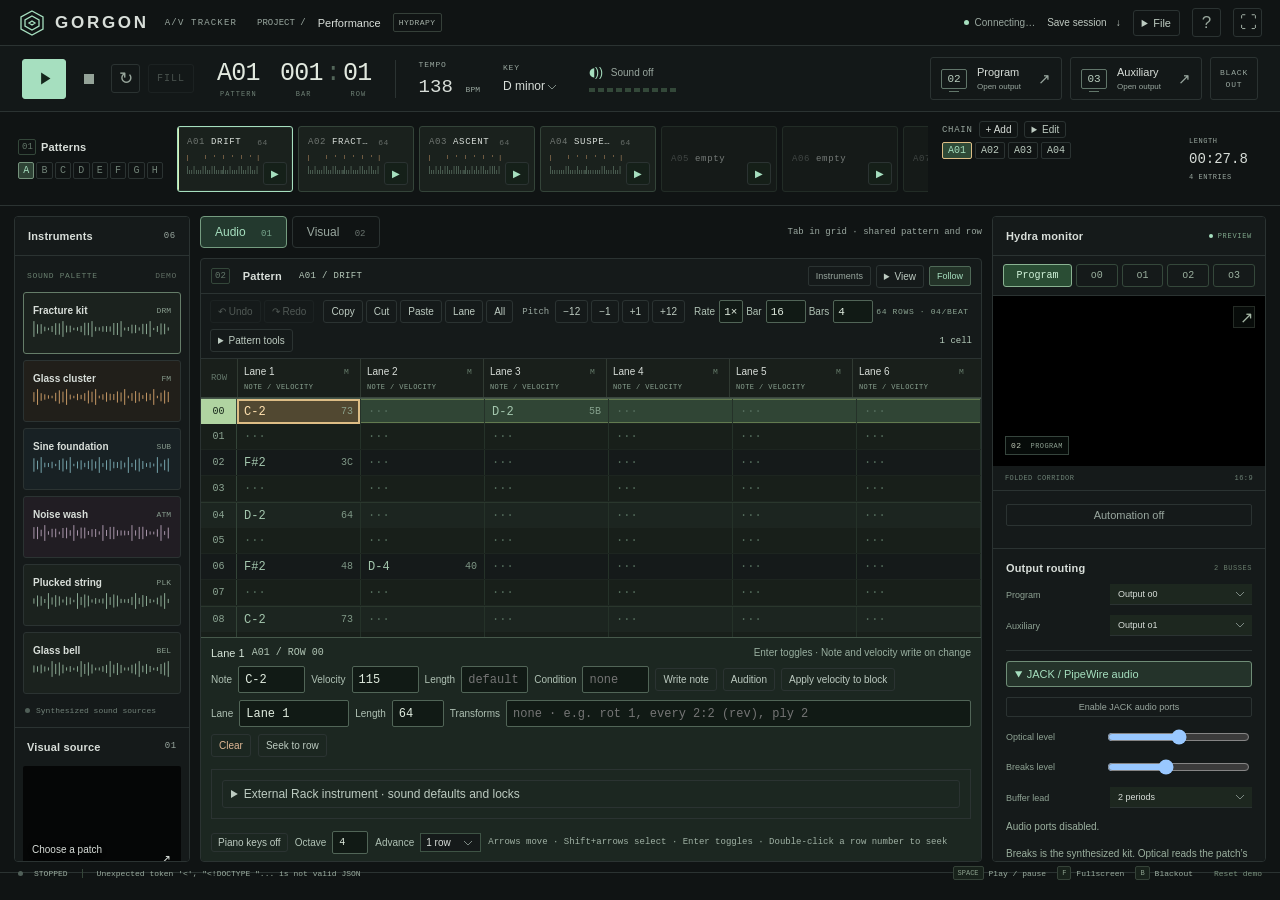
==== commit 590fc20d: "Name note-length limits and derive the hold window" ====
--- a/hydrapy/tracker/index.html
+++ b/hydrapy/tracker/index.html
@@ -79,7 +79,7 @@
         <div class="cell-editor selected-event" aria-label="Selected cell editor">
           <div class="cell-location"><strong id="selectedTrack">Dolly Z</strong><span id="selectedRow">ROW 00</span><span id="selectedHint">Write a keyframe at the edit cursor.</span></div>
           <div class="cell-fields">
-            <div id="noteEditor" hidden><label>Note <input id="noteInput" aria-label="Note" value="C-4" maxlength="3" spellcheck="false"></label><label>Velocity <input id="velocityInput" aria-label="Velocity" type="number" min="0" max="127" step="1" value="90"></label><label title="a:b on bar a of every b · %p with p% chance · F with FILL · 1ST on the first bar · ! negates">Condition <input id="condInput" aria-label="Condition" placeholder="none" maxlength="6" spellcheck="false"></label><button id="insertNoteBtn">Write note</button><button id="auditionBtn">Audition</button><button id="applyVelocityBtn" title="Set velocity of existing notes in the selection">Apply velocity to block</button></div>
+            <div id="noteEditor" hidden><label>Note <input id="noteInput" aria-label="Note" value="C-4" maxlength="3" spellcheck="false"></label><label>Velocity <input id="velocityInput" aria-label="Velocity" type="number" min="0" max="127" step="1" value="90"></label><label title="Alt+L focuses length; blank uses Gate length">Length <input id="lengthInput" aria-label="Note length in rows" type="number" step="any" placeholder="default"></label><label title="a:b on bar a of every b · %p with p% chance · F with FILL · 1ST on the first bar · ! negates">Condition <input id="condInput" aria-label="Condition" placeholder="none" maxlength="6" spellcheck="false"></label><button id="insertNoteBtn">Write note</button><button id="auditionBtn">Audition</button><button id="applyVelocityBtn" title="Set velocity of existing notes in the selection">Apply velocity to block</button></div>
             <div id="visualCellEditor"><label>Value <input id="cellValue" aria-label="Automation value" type="number" min="0" max="1" step="0.01"></label><button id="writeKeyBtn">Write key</button></div>
             <div id="sceneEditor" hidden><label>Scene <select id="sceneChoice" aria-label="Scene"></select></label><label>Fade <input id="sceneFade" aria-label="Fade in rows" type="number" min="0" max="64" step="1" value="0"></label><button id="writeSceneBtn">Write scene</button></div>
             <div id="laneFields" class="lane-fields"><label>Lane <input id="laneName" aria-label="Lane name" maxlength="24" spellcheck="false"></label><label>Length <input id="laneLen" aria-label="Lane length in rows" type="number" min="1" max="128"></label><label class="transforms-field" title="rot k · rev · ply n · degrade p · every a:b (…), separated by commas">Transforms <input id="laneTransforms" aria-label="Lane transforms" placeholder="none · e.g. rot 1, every 2:2 (rev), ply 2" spellcheck="false"></label></div>
@@ -111,7 +111,7 @@
         <label class="slider-label" for="rollSlider"><span><i class="axis-dot teal"></i>Roll</span><output id="rollValue">0°</output></label><input id="rollSlider" class="slider teal" type="range" min="-45" max="45" step="1" value="0">
         <label class="slider-label" for="feedbackSlider"><span><i class="axis-dot pale"></i>Feedback</span><output id="feedbackValue">0.25</output></label><input id="feedbackSlider" class="slider pale" type="range" min="0" max="0.9" step="0.01" value="0.25">
       </div></div>
-      <div class="bindings"><span class="micro">PATCH BINDINGS</span><label>Dolly Z<select id="bind_z" aria-label="Bind Dolly Z"></select></label><label>Roll<select id="bind_roll" aria-label="Bind Roll"></select></label><label>Feedback<select id="bind_feedback" aria-label="Bind Feedback"></select></label></div>      <div class="output-settings"><div class="inspector-title"><h2>Output routing</h2><span class="micro">2 BUSSES</span></div><label>Program <select id="programMode" aria-label="Program output"><option value="o0">Output o0</option><option value="o1">Output o1</option><option value="o2">Output o2</option><option value="o3">Output o3</option></select></label><label>Auxiliary <select id="auxMode" aria-label="Auxiliary output"><option value="o0">Output o0</option><option value="o1">Output o1</option><option value="o2">Output o2</option><option value="o3">Output o3</option></select></label><p id="routeNotice" class="route-notice" role="status" hidden></p><details class="jack-settings" open><summary>JACK / PipeWire audio</summary><button id="jackEnableBtn" class="small-button" aria-pressed="false">Enable JACK audio ports</button><label>Optical level <input id="opticalGain" type="range" min="0" max="1" step="0.01" value="0.5" aria-label="Optical audio level"></label><label>Breaks level <input id="breaksGain" type="range" min="0" max="1" step="0.01" value="0.4" aria-label="Breaks audio level"></label><label>Buffer lead <select id="audioLead" aria-label="Audio buffer lead"><option value="2">2 periods</option><option value="3">3 periods</option><option value="4">4 periods</option><option value="8">8 periods</option></select></label><p id="jackStatus" role="status">Audio ports disabled.</p><pre id="jackPorts"></pre><p>Breaks is the synthesized kit. Optical reads the patch’s first two Soundtracks; one source is duplicated to stereo. Connect these ports to Rack’s capture inputs in your JACK/PipeWire patchbay.</p></details><div id="polarityControls"></div><p id="polarityStatus" role="status"></p><p id="cvStatus" role="status">CV off · configure at launch</p><pre id="cvPorts"></pre><p>Open an output, move it to your display, then press F for fullscreen. On Linux, Display › Show Program fullscreen draws Program straight from the GPU instead.</p></div>
+      <div class="bindings"><span class="micro">PATCH BINDINGS</span><label>Dolly Z<select id="bind_z" aria-label="Bind Dolly Z"></select></label><label>Roll<select id="bind_roll" aria-label="Bind Roll"></select></label><label>Feedback<select id="bind_feedback" aria-label="Bind Feedback"></select></label></div>      <div class="output-settings"><div class="inspector-title"><h2>Output routing</h2><span class="micro">2 BUSSES</span></div><label>Program <select id="programMode" aria-label="Program output"><option value="o0">Output o0</option><option value="o1">Output o1</option><option value="o2">Output o2</option><option value="o3">Output o3</option></select></label><label>Auxiliary <select id="auxMode" aria-label="Auxiliary output"><option value="o0">Output o0</option><option value="o1">Output o1</option><option value="o2">Output o2</option><option value="o3">Output o3</option></select></label><details class="jack-settings" open><summary>JACK / PipeWire audio</summary><button id="jackEnableBtn" class="small-button" aria-pressed="false">Enable JACK audio ports</button><label>Optical level <input id="opticalGain" type="range" min="0" max="1" step="0.01" value="0.5" aria-label="Optical audio level"></label><label>Breaks level <input id="breaksGain" type="range" min="0" max="1" step="0.01" value="0.4" aria-label="Breaks audio level"></label><label>Buffer lead <select id="audioLead" aria-label="Audio buffer lead"><option value="2">2 periods</option><option value="3">3 periods</option><option value="4">4 periods</option><option value="8">8 periods</option></select></label><p id="jackStatus" role="status">Audio ports disabled.</p><pre id="jackPorts"></pre><p>Breaks is the synthesized kit. Optical reads the patch’s first two Soundtracks; one source is duplicated to stereo. Connect these ports to Rack’s capture inputs in your JACK/PipeWire patchbay.</p></details><div id="polarityControls"></div><p id="polarityStatus" role="status"></p><p id="cvStatus" role="status">CV off · configure at launch</p><pre id="cvPorts"></pre><p>Open an output, move it to your display, then press F for fullscreen. On Linux, Display › Show Program fullscreen draws Program straight from the GPU instead.</p></div>
     </aside>
   </main>
 
@@ -123,7 +123,7 @@
 <dialog id="helpDialog"><div class="dialog-heading"><div><span class="micro">GORGON / EDITOR GUIDE</span><h1>Compose, edit, then perform.</h1></div><button id="closeHelp" class="icon-button" aria-label="Close help">×</button></div>
 <p>Video comes from the running HydraPy patch. Three automation lanes control the named parameters you bind. Audio is a browser synth sketch; archive samples, Stable Audio and Deforum inference are not connected.</p>
 <p>Use the Hydra monitor’s o0–o3 buttons to inspect outputs, or [ and ] to cycle them. Program follows the live feed again; the dot marks its current output. Preview selection stays local to this tab. Program and Auxiliary routing choose the feeds sent to your output windows.</p>
-<div class="help-grid"><div><h2>1. Navigate and enter notes</h2><p>Choose Audio for notes or Visual for automation and Scene. Tab in the grid switches pages at the same pattern and row; Shift+Tab leaves the grid. Tab in a form navigates fields normally. Click a cell or use arrows. Selection never seeks playback. Enable Piano keys, focus an audio cell, then use Z S X D C V G B H N J M for one octave and Q 2 W 3 E R 5 T 6 Y 7 U for the next. Octave and Advance set entry behavior. Enter toggles a hit without advancing; Delete clears. Sound must be on to hear entry.</p></div><div><h2>2. Edit a block</h2><p>Shift+click, Shift+arrows or drag across cells. Ctrl/Cmd+A selects every lane on the current page. Switching pages clears the selection. Delete and Paste affect visible lanes only; Undo/Redo returns to the page of that edit. Copy, Cut and Paste work with notes and automation keys; automation pastes into the same kind of lane. Pitch buttons or Alt+Up/Down transpose notes. Apply velocity changes existing notes. Ctrl/Cmd+Z undoes; Ctrl/Cmd+Shift+Z redoes.</p></div><div><h2>3. Shape and arrange</h2><p>Banks A–H hold sixteen patterns each; the chain plays them in order, and ↻ loops the one you edit instead. Rate, Bar and Bars set a pattern’s speed and length; a lane can be shorter and repeat (its Length), and Transforms reshape it (rot, rev, ply, degrade, every). A cell’s Condition decides when it plays: 1:4 on the first bar of four, %50 half the time, F while FILL is on, 1ST on a pattern’s first bar, ! for the opposite. Select a visual cell and write a value or click the curve. Hold, Linear and Smooth set interpolation for that lane in the pattern. Bind lanes to named patch controls. Pattern tools renames, copies or clears a pattern. Cards show actual note and key activity. Select a card to edit; its separate ▶ button launches it. Follow tracks playback and can be turned off to edit another pattern.</p></div><div><h2>4. Perform and save</h2><p>Space plays or pauses. Seek to row moves playback explicitly and preserves feedback. F enters fullscreen; B blacks out browser monitors and the fullscreen output. On Linux, Display › Show Program fullscreen (Shift+F) puts Program on another monitor straight from the GPU; edits and cues reach it at the next refresh, and the monitor here becomes a small preview. In the note grid with Piano keys on, B enters a note; use the Blackout button instead. Open Program and Auxiliary on other monitors. File contains import, restore, a new empty score and a recovery download. Ctrl/Cmd+S saves the workspace score and downloads JSON.</p></div></div>
+<div class="help-grid"><div><h2>1. Navigate and enter notes</h2><p>Choose Audio for notes or Visual for automation and Scene. Tab in the grid switches pages at the same pattern and row; Shift+Tab leaves the grid. Tab in a form navigates fields normally. Click a cell or use arrows. Selection never seeks playback. Enable Piano keys, focus an audio cell, then use Z S X D C V G B H N J M for one octave and Q 2 W 3 E R 5 T 6 Y 7 U for the next. Octave and Advance set entry behavior. Enter toggles a hit without advancing; Delete clears. Sound must be on to hear entry. Alt+L focuses the selected note’s Length: 0.25–16 base rows (480 ticks each), or blank for the default gate. The grid shows L followed by the length.</p></div><div><h2>2. Edit a block</h2><p>Shift+click, Shift+arrows or drag across cells. Ctrl/Cmd+A selects every lane on the current page. Switching pages clears the selection. Delete and Paste affect visible lanes only; Undo/Redo returns to the page of that edit. Copy, Cut and Paste work with notes and automation keys; automation pastes into the same kind of lane. Pitch buttons or Alt+Up/Down transpose notes. Apply velocity changes existing notes. Ctrl/Cmd+Z undoes; Ctrl/Cmd+Shift+Z redoes.</p></div><div><h2>3. Shape and arrange</h2><p>Banks A–H hold sixteen patterns each; the chain plays them in order, and ↻ loops the one you edit instead. Rate, Bar and Bars set a pattern’s speed and length; a lane can be shorter and repeat (its Length), and Transforms reshape it (rot, rev, ply, degrade, every). A cell’s Condition decides when it plays: 1:4 on the first bar of four, %50 half the time, F while FILL is on, 1ST on a pattern’s first bar, ! for the opposite. Select a visual cell and write a value or click the curve. Hold, Linear and Smooth set interpolation for that lane in the pattern. Bind lanes to named patch controls. Pattern tools renames, copies or clears a pattern. Cards show actual note and key activity. Select a card to edit; its separate ▶ button launches it. Follow tracks playback and can be turned off to edit another pattern.</p></div><div><h2>4. Perform and save</h2><p>Space plays or pauses. Seek to row moves playback explicitly and preserves feedback. F enters fullscreen; B blacks out browser monitors and the fullscreen output. On Linux, Display › Show Program fullscreen (Shift+F) puts Program on another monitor straight from the GPU; edits and cues reach it at the next refresh, and the monitor here becomes a small preview. In the note grid with Piano keys on, B enters a note; use the Blackout button instead. Open Program and Auxiliary on other monitors. File contains import, restore, a new empty score and a recovery download. Ctrl/Cmd+S saves the workspace score and downloads JSON.</p></div></div>
 <div class="help-footer">The browser synth is a sketch and is not included in Studio exports. Output windows and the renderer keep running when this controller closes.</div></dialog>
 <dialog id="patchDialog"><div class="dialog-heading"><h1>Load a HydraPy patch</h1><button id="closePatch" class="icon-button" aria-label="Close patch picker">×</button></div><p>Choose a workspace patch. Loading a different patch disables automation and starts its simulation.</p><select id="patchSelect" aria-label="Workspace patch"></select><button id="loadPatch">Load patch</button></dialog>
 <div id="toast" class="toast" role="status"></div>
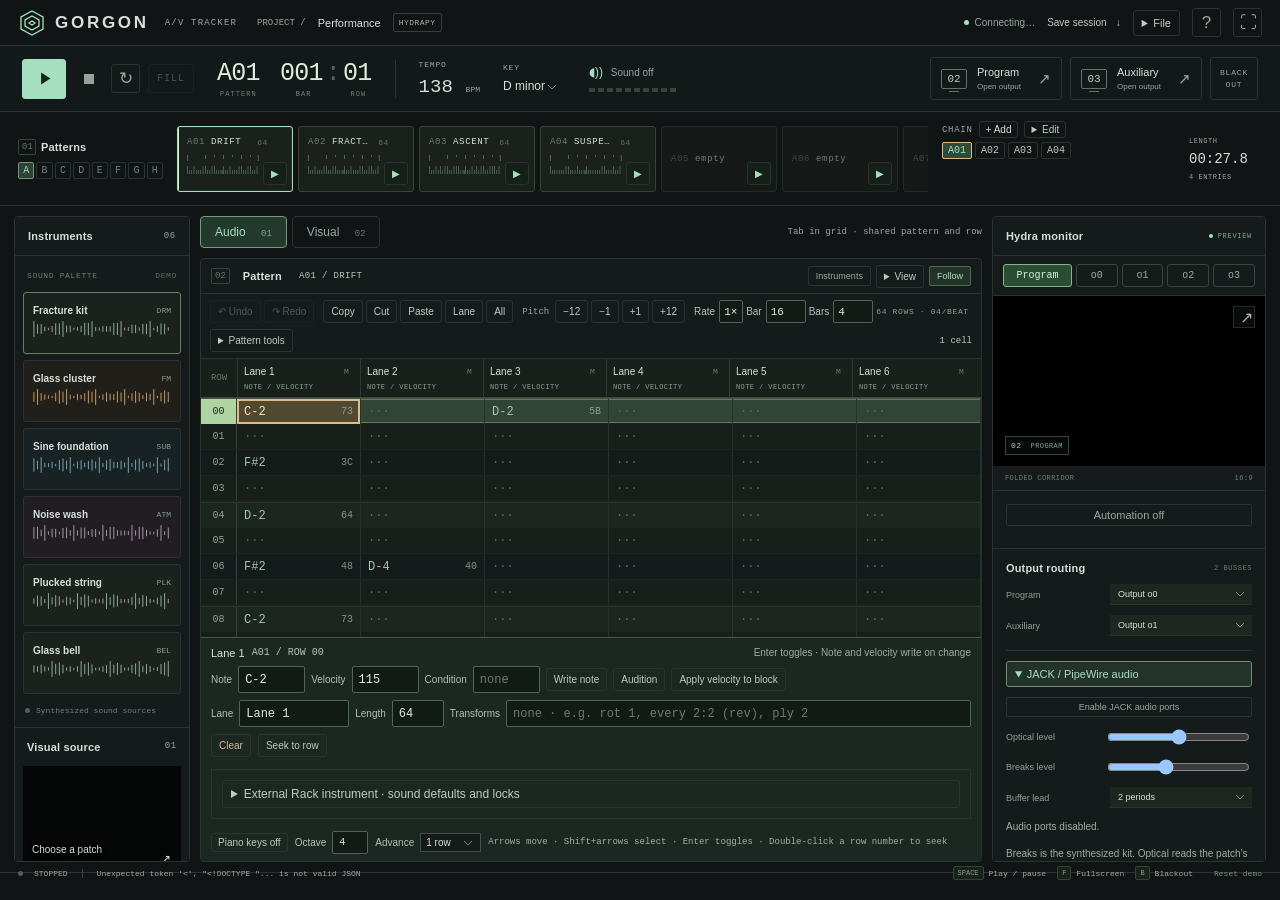
==== commit ed09dae5: "Merge pull request #79 from JosiahAlanLee/claude-api/studio-live-fixes Studio for live sets: audio-c" ====
--- a/hydrapy/tracker/index.html
+++ b/hydrapy/tracker/index.html
@@ -79,7 +79,7 @@
         <div class="cell-editor selected-event" aria-label="Selected cell editor">
           <div class="cell-location"><strong id="selectedTrack">Dolly Z</strong><span id="selectedRow">ROW 00</span><span id="selectedHint">Write a keyframe at the edit cursor.</span></div>
           <div class="cell-fields">
-            <div id="noteEditor" hidden><label>Note <input id="noteInput" aria-label="Note" value="C-4" maxlength="3" spellcheck="false"></label><label>Velocity <input id="velocityInput" aria-label="Velocity" type="number" min="0" max="127" step="1" value="90"></label><label title="Alt+L focuses length; blank uses Gate length">Length <input id="lengthInput" aria-label="Note length in rows" type="number" step="any" placeholder="default"></label><label title="a:b on bar a of every b · %p with p% chance · F with FILL · 1ST on the first bar · ! negates">Condition <input id="condInput" aria-label="Condition" placeholder="none" maxlength="6" spellcheck="false"></label><button id="insertNoteBtn">Write note</button><button id="auditionBtn">Audition</button><button id="applyVelocityBtn" title="Set velocity of existing notes in the selection">Apply velocity to block</button></div>
+            <div id="noteEditor" hidden><label>Note <input id="noteInput" aria-label="Note" value="C-4" maxlength="3" spellcheck="false"></label><label>Velocity <input id="velocityInput" aria-label="Velocity" type="number" min="0" max="127" step="1" value="90"></label><label title="a:b on bar a of every b · %p with p% chance · F with FILL · 1ST on the first bar · ! negates">Condition <input id="condInput" aria-label="Condition" placeholder="none" maxlength="6" spellcheck="false"></label><button id="insertNoteBtn">Write note</button><button id="auditionBtn">Audition</button><button id="applyVelocityBtn" title="Set velocity of existing notes in the selection">Apply velocity to block</button></div>
             <div id="visualCellEditor"><label>Value <input id="cellValue" aria-label="Automation value" type="number" min="0" max="1" step="0.01"></label><button id="writeKeyBtn">Write key</button></div>
             <div id="sceneEditor" hidden><label>Scene <select id="sceneChoice" aria-label="Scene"></select></label><label>Fade <input id="sceneFade" aria-label="Fade in rows" type="number" min="0" max="64" step="1" value="0"></label><button id="writeSceneBtn">Write scene</button></div>
             <div id="laneFields" class="lane-fields"><label>Lane <input id="laneName" aria-label="Lane name" maxlength="24" spellcheck="false"></label><label>Length <input id="laneLen" aria-label="Lane length in rows" type="number" min="1" max="128"></label><label class="transforms-field" title="rot k · rev · ply n · degrade p · every a:b (…), separated by commas">Transforms <input id="laneTransforms" aria-label="Lane transforms" placeholder="none · e.g. rot 1, every 2:2 (rev), ply 2" spellcheck="false"></label></div>
@@ -111,7 +111,7 @@
         <label class="slider-label" for="rollSlider"><span><i class="axis-dot teal"></i>Roll</span><output id="rollValue">0°</output></label><input id="rollSlider" class="slider teal" type="range" min="-45" max="45" step="1" value="0">
         <label class="slider-label" for="feedbackSlider"><span><i class="axis-dot pale"></i>Feedback</span><output id="feedbackValue">0.25</output></label><input id="feedbackSlider" class="slider pale" type="range" min="0" max="0.9" step="0.01" value="0.25">
       </div></div>
-      <div class="bindings"><span class="micro">PATCH BINDINGS</span><label>Dolly Z<select id="bind_z" aria-label="Bind Dolly Z"></select></label><label>Roll<select id="bind_roll" aria-label="Bind Roll"></select></label><label>Feedback<select id="bind_feedback" aria-label="Bind Feedback"></select></label></div>      <div class="output-settings"><div class="inspector-title"><h2>Output routing</h2><span class="micro">2 BUSSES</span></div><label>Program <select id="programMode" aria-label="Program output"><option value="o0">Output o0</option><option value="o1">Output o1</option><option value="o2">Output o2</option><option value="o3">Output o3</option></select></label><label>Auxiliary <select id="auxMode" aria-label="Auxiliary output"><option value="o0">Output o0</option><option value="o1">Output o1</option><option value="o2">Output o2</option><option value="o3">Output o3</option></select></label><details class="jack-settings" open><summary>JACK / PipeWire audio</summary><button id="jackEnableBtn" class="small-button" aria-pressed="false">Enable JACK audio ports</button><label>Optical level <input id="opticalGain" type="range" min="0" max="1" step="0.01" value="0.5" aria-label="Optical audio level"></label><label>Breaks level <input id="breaksGain" type="range" min="0" max="1" step="0.01" value="0.4" aria-label="Breaks audio level"></label><label>Buffer lead <select id="audioLead" aria-label="Audio buffer lead"><option value="2">2 periods</option><option value="3">3 periods</option><option value="4">4 periods</option><option value="8">8 periods</option></select></label><p id="jackStatus" role="status">Audio ports disabled.</p><pre id="jackPorts"></pre><p>Breaks is the synthesized kit. Optical reads the patch’s first two Soundtracks; one source is duplicated to stereo. Connect these ports to Rack’s capture inputs in your JACK/PipeWire patchbay.</p></details><div id="polarityControls"></div><p id="polarityStatus" role="status"></p><p id="cvStatus" role="status">CV off · configure at launch</p><pre id="cvPorts"></pre><p>Open an output, move it to your display, then press F for fullscreen. On Linux, Display › Show Program fullscreen draws Program straight from the GPU instead.</p></div>
+      <div class="bindings"><span class="micro">PATCH BINDINGS</span><label>Dolly Z<select id="bind_z" aria-label="Bind Dolly Z"></select></label><label>Roll<select id="bind_roll" aria-label="Bind Roll"></select></label><label>Feedback<select id="bind_feedback" aria-label="Bind Feedback"></select></label></div>      <div class="output-settings"><div class="inspector-title"><h2>Output routing</h2><span class="micro">2 BUSSES</span></div><label>Program <select id="programMode" aria-label="Program output"><option value="o0">Output o0</option><option value="o1">Output o1</option><option value="o2">Output o2</option><option value="o3">Output o3</option></select></label><label>Auxiliary <select id="auxMode" aria-label="Auxiliary output"><option value="o0">Output o0</option><option value="o1">Output o1</option><option value="o2">Output o2</option><option value="o3">Output o3</option></select></label><p id="routeNotice" class="route-notice" role="status" hidden></p><details class="jack-settings" open><summary>JACK / PipeWire audio</summary><button id="jackEnableBtn" class="small-button" aria-pressed="false">Enable JACK audio ports</button><label>Optical level <input id="opticalGain" type="range" min="0" max="1" step="0.01" value="0.5" aria-label="Optical audio level"></label><label>Breaks level <input id="breaksGain" type="range" min="0" max="1" step="0.01" value="0.4" aria-label="Breaks audio level"></label><label>Buffer lead <select id="audioLead" aria-label="Audio buffer lead"><option value="2">2 periods</option><option value="3">3 periods</option><option value="4">4 periods</option><option value="8">8 periods</option></select></label><p id="jackStatus" role="status">Audio ports disabled.</p><pre id="jackPorts"></pre><p>Breaks is the synthesized kit. Optical reads the patch’s first two Soundtracks; one source is duplicated to stereo. Connect these ports to Rack’s capture inputs in your JACK/PipeWire patchbay.</p></details><div id="polarityControls"></div><p id="polarityStatus" role="status"></p><p id="cvStatus" role="status">CV off · configure at launch</p><pre id="cvPorts"></pre><p>Open an output, move it to your display, then press F for fullscreen. On Linux, Display › Show Program fullscreen draws Program straight from the GPU instead.</p></div>
     </aside>
   </main>
 
@@ -123,7 +123,7 @@
 <dialog id="helpDialog"><div class="dialog-heading"><div><span class="micro">GORGON / EDITOR GUIDE</span><h1>Compose, edit, then perform.</h1></div><button id="closeHelp" class="icon-button" aria-label="Close help">×</button></div>
 <p>Video comes from the running HydraPy patch. Three automation lanes control the named parameters you bind. Audio is a browser synth sketch; archive samples, Stable Audio and Deforum inference are not connected.</p>
 <p>Use the Hydra monitor’s o0–o3 buttons to inspect outputs, or [ and ] to cycle them. Program follows the live feed again; the dot marks its current output. Preview selection stays local to this tab. Program and Auxiliary routing choose the feeds sent to your output windows.</p>
-<div class="help-grid"><div><h2>1. Navigate and enter notes</h2><p>Choose Audio for notes or Visual for automation and Scene. Tab in the grid switches pages at the same pattern and row; Shift+Tab leaves the grid. Tab in a form navigates fields normally. Click a cell or use arrows. Selection never seeks playback. Enable Piano keys, focus an audio cell, then use Z S X D C V G B H N J M for one octave and Q 2 W 3 E R 5 T 6 Y 7 U for the next. Octave and Advance set entry behavior. Enter toggles a hit without advancing; Delete clears. Sound must be on to hear entry. Alt+L focuses the selected note’s Length: 0.25–16 base rows (480 ticks each), or blank for the default gate. The grid shows L followed by the length.</p></div><div><h2>2. Edit a block</h2><p>Shift+click, Shift+arrows or drag across cells. Ctrl/Cmd+A selects every lane on the current page. Switching pages clears the selection. Delete and Paste affect visible lanes only; Undo/Redo returns to the page of that edit. Copy, Cut and Paste work with notes and automation keys; automation pastes into the same kind of lane. Pitch buttons or Alt+Up/Down transpose notes. Apply velocity changes existing notes. Ctrl/Cmd+Z undoes; Ctrl/Cmd+Shift+Z redoes.</p></div><div><h2>3. Shape and arrange</h2><p>Banks A–H hold sixteen patterns each; the chain plays them in order, and ↻ loops the one you edit instead. Rate, Bar and Bars set a pattern’s speed and length; a lane can be shorter and repeat (its Length), and Transforms reshape it (rot, rev, ply, degrade, every). A cell’s Condition decides when it plays: 1:4 on the first bar of four, %50 half the time, F while FILL is on, 1ST on a pattern’s first bar, ! for the opposite. Select a visual cell and write a value or click the curve. Hold, Linear and Smooth set interpolation for that lane in the pattern. Bind lanes to named patch controls. Pattern tools renames, copies or clears a pattern. Cards show actual note and key activity. Select a card to edit; its separate ▶ button launches it. Follow tracks playback and can be turned off to edit another pattern.</p></div><div><h2>4. Perform and save</h2><p>Space plays or pauses. Seek to row moves playback explicitly and preserves feedback. F enters fullscreen; B blacks out browser monitors and the fullscreen output. On Linux, Display › Show Program fullscreen (Shift+F) puts Program on another monitor straight from the GPU; edits and cues reach it at the next refresh, and the monitor here becomes a small preview. In the note grid with Piano keys on, B enters a note; use the Blackout button instead. Open Program and Auxiliary on other monitors. File contains import, restore, a new empty score and a recovery download. Ctrl/Cmd+S saves the workspace score and downloads JSON.</p></div></div>
+<div class="help-grid"><div><h2>1. Navigate and enter notes</h2><p>Choose Audio for notes or Visual for automation and Scene. Tab in the grid switches pages at the same pattern and row; Shift+Tab leaves the grid. Tab in a form navigates fields normally. Click a cell or use arrows. Selection never seeks playback. Enable Piano keys, focus an audio cell, then use Z S X D C V G B H N J M for one octave and Q 2 W 3 E R 5 T 6 Y 7 U for the next. Octave and Advance set entry behavior. Enter toggles a hit without advancing; Delete clears. Sound must be on to hear entry.</p></div><div><h2>2. Edit a block</h2><p>Shift+click, Shift+arrows or drag across cells. Ctrl/Cmd+A selects every lane on the current page. Switching pages clears the selection. Delete and Paste affect visible lanes only; Undo/Redo returns to the page of that edit. Copy, Cut and Paste work with notes and automation keys; automation pastes into the same kind of lane. Pitch buttons or Alt+Up/Down transpose notes. Apply velocity changes existing notes. Ctrl/Cmd+Z undoes; Ctrl/Cmd+Shift+Z redoes.</p></div><div><h2>3. Shape and arrange</h2><p>Banks A–H hold sixteen patterns each; the chain plays them in order, and ↻ loops the one you edit instead. Rate, Bar and Bars set a pattern’s speed and length; a lane can be shorter and repeat (its Length), and Transforms reshape it (rot, rev, ply, degrade, every). A cell’s Condition decides when it plays: 1:4 on the first bar of four, %50 half the time, F while FILL is on, 1ST on a pattern’s first bar, ! for the opposite. Select a visual cell and write a value or click the curve. Hold, Linear and Smooth set interpolation for that lane in the pattern. Bind lanes to named patch controls. Pattern tools renames, copies or clears a pattern. Cards show actual note and key activity. Select a card to edit; its separate ▶ button launches it. Follow tracks playback and can be turned off to edit another pattern.</p></div><div><h2>4. Perform and save</h2><p>Space plays or pauses. Seek to row moves playback explicitly and preserves feedback. F enters fullscreen; B blacks out browser monitors and the fullscreen output. On Linux, Display › Show Program fullscreen (Shift+F) puts Program on another monitor straight from the GPU; edits and cues reach it at the next refresh, and the monitor here becomes a small preview. In the note grid with Piano keys on, B enters a note; use the Blackout button instead. Open Program and Auxiliary on other monitors. File contains import, restore, a new empty score and a recovery download. Ctrl/Cmd+S saves the workspace score and downloads JSON.</p></div></div>
 <div class="help-footer">The browser synth is a sketch and is not included in Studio exports. Output windows and the renderer keep running when this controller closes.</div></dialog>
 <dialog id="patchDialog"><div class="dialog-heading"><h1>Load a HydraPy patch</h1><button id="closePatch" class="icon-button" aria-label="Close patch picker">×</button></div><p>Choose a workspace patch. Loading a different patch disables automation and starts its simulation.</p><select id="patchSelect" aria-label="Workspace patch"></select><button id="loadPatch">Load patch</button></dialog>
 <div id="toast" class="toast" role="status"></div>
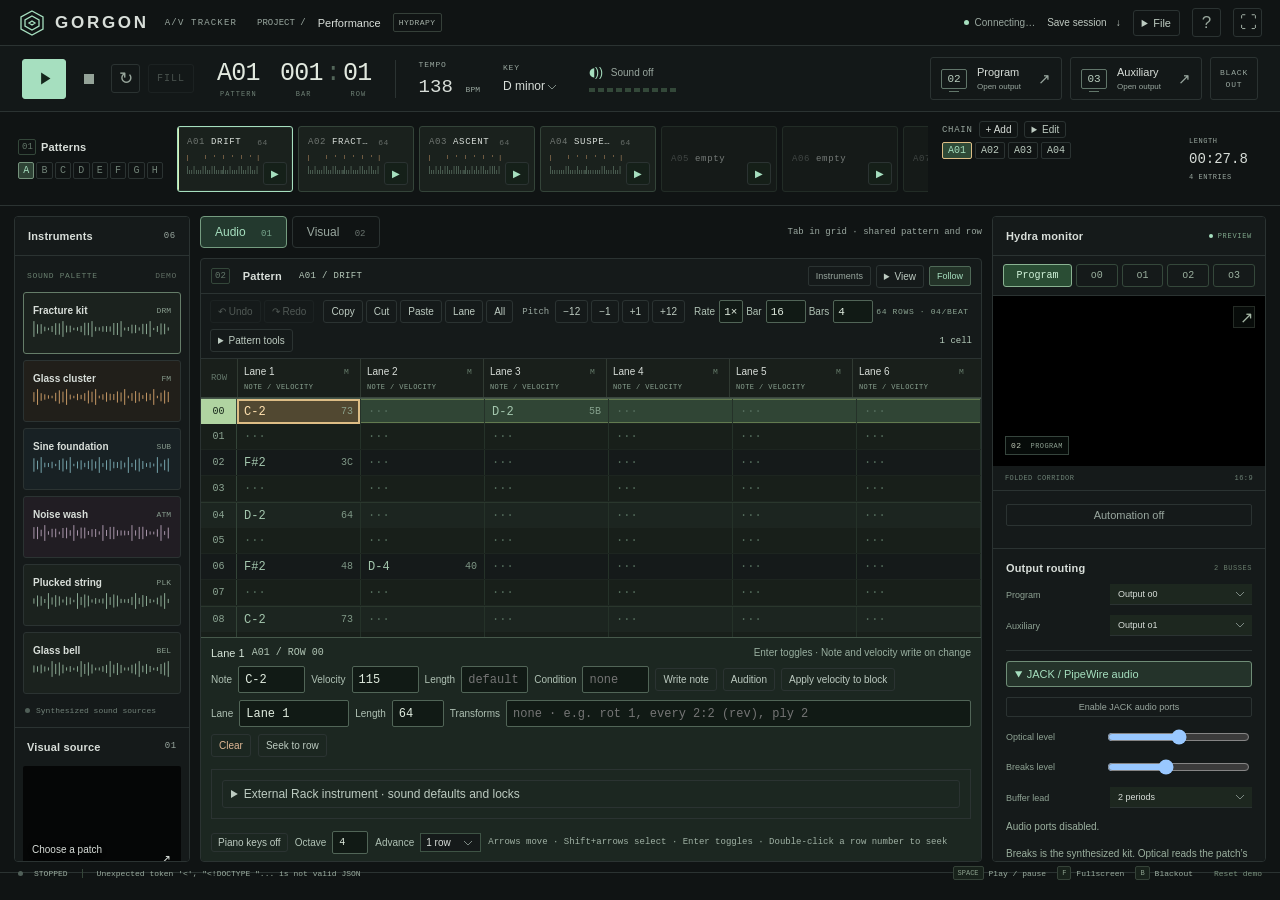
==== commit aef7dfe9: "Merge main (Studio live fixes) into note length Conflict: the tracker browser tests keep both new te" ====
--- a/hydrapy/tracker/index.html
+++ b/hydrapy/tracker/index.html
@@ -79,7 +79,7 @@
         <div class="cell-editor selected-event" aria-label="Selected cell editor">
           <div class="cell-location"><strong id="selectedTrack">Dolly Z</strong><span id="selectedRow">ROW 00</span><span id="selectedHint">Write a keyframe at the edit cursor.</span></div>
           <div class="cell-fields">
-            <div id="noteEditor" hidden><label>Note <input id="noteInput" aria-label="Note" value="C-4" maxlength="3" spellcheck="false"></label><label>Velocity <input id="velocityInput" aria-label="Velocity" type="number" min="0" max="127" step="1" value="90"></label><label title="a:b on bar a of every b · %p with p% chance · F with FILL · 1ST on the first bar · ! negates">Condition <input id="condInput" aria-label="Condition" placeholder="none" maxlength="6" spellcheck="false"></label><button id="insertNoteBtn">Write note</button><button id="auditionBtn">Audition</button><button id="applyVelocityBtn" title="Set velocity of existing notes in the selection">Apply velocity to block</button></div>
+            <div id="noteEditor" hidden><label>Note <input id="noteInput" aria-label="Note" value="C-4" maxlength="3" spellcheck="false"></label><label>Velocity <input id="velocityInput" aria-label="Velocity" type="number" min="0" max="127" step="1" value="90"></label><label title="Alt+L focuses length; blank uses Gate length">Length <input id="lengthInput" aria-label="Note length in rows" type="number" step="any" placeholder="default"></label><label title="a:b on bar a of every b · %p with p% chance · F with FILL · 1ST on the first bar · ! negates">Condition <input id="condInput" aria-label="Condition" placeholder="none" maxlength="6" spellcheck="false"></label><button id="insertNoteBtn">Write note</button><button id="auditionBtn">Audition</button><button id="applyVelocityBtn" title="Set velocity of existing notes in the selection">Apply velocity to block</button></div>
             <div id="visualCellEditor"><label>Value <input id="cellValue" aria-label="Automation value" type="number" min="0" max="1" step="0.01"></label><button id="writeKeyBtn">Write key</button></div>
             <div id="sceneEditor" hidden><label>Scene <select id="sceneChoice" aria-label="Scene"></select></label><label>Fade <input id="sceneFade" aria-label="Fade in rows" type="number" min="0" max="64" step="1" value="0"></label><button id="writeSceneBtn">Write scene</button></div>
             <div id="laneFields" class="lane-fields"><label>Lane <input id="laneName" aria-label="Lane name" maxlength="24" spellcheck="false"></label><label>Length <input id="laneLen" aria-label="Lane length in rows" type="number" min="1" max="128"></label><label class="transforms-field" title="rot k · rev · ply n · degrade p · every a:b (…), separated by commas">Transforms <input id="laneTransforms" aria-label="Lane transforms" placeholder="none · e.g. rot 1, every 2:2 (rev), ply 2" spellcheck="false"></label></div>
@@ -123,7 +123,7 @@
 <dialog id="helpDialog"><div class="dialog-heading"><div><span class="micro">GORGON / EDITOR GUIDE</span><h1>Compose, edit, then perform.</h1></div><button id="closeHelp" class="icon-button" aria-label="Close help">×</button></div>
 <p>Video comes from the running HydraPy patch. Three automation lanes control the named parameters you bind. Audio is a browser synth sketch; archive samples, Stable Audio and Deforum inference are not connected.</p>
 <p>Use the Hydra monitor’s o0–o3 buttons to inspect outputs, or [ and ] to cycle them. Program follows the live feed again; the dot marks its current output. Preview selection stays local to this tab. Program and Auxiliary routing choose the feeds sent to your output windows.</p>
-<div class="help-grid"><div><h2>1. Navigate and enter notes</h2><p>Choose Audio for notes or Visual for automation and Scene. Tab in the grid switches pages at the same pattern and row; Shift+Tab leaves the grid. Tab in a form navigates fields normally. Click a cell or use arrows. Selection never seeks playback. Enable Piano keys, focus an audio cell, then use Z S X D C V G B H N J M for one octave and Q 2 W 3 E R 5 T 6 Y 7 U for the next. Octave and Advance set entry behavior. Enter toggles a hit without advancing; Delete clears. Sound must be on to hear entry.</p></div><div><h2>2. Edit a block</h2><p>Shift+click, Shift+arrows or drag across cells. Ctrl/Cmd+A selects every lane on the current page. Switching pages clears the selection. Delete and Paste affect visible lanes only; Undo/Redo returns to the page of that edit. Copy, Cut and Paste work with notes and automation keys; automation pastes into the same kind of lane. Pitch buttons or Alt+Up/Down transpose notes. Apply velocity changes existing notes. Ctrl/Cmd+Z undoes; Ctrl/Cmd+Shift+Z redoes.</p></div><div><h2>3. Shape and arrange</h2><p>Banks A–H hold sixteen patterns each; the chain plays them in order, and ↻ loops the one you edit instead. Rate, Bar and Bars set a pattern’s speed and length; a lane can be shorter and repeat (its Length), and Transforms reshape it (rot, rev, ply, degrade, every). A cell’s Condition decides when it plays: 1:4 on the first bar of four, %50 half the time, F while FILL is on, 1ST on a pattern’s first bar, ! for the opposite. Select a visual cell and write a value or click the curve. Hold, Linear and Smooth set interpolation for that lane in the pattern. Bind lanes to named patch controls. Pattern tools renames, copies or clears a pattern. Cards show actual note and key activity. Select a card to edit; its separate ▶ button launches it. Follow tracks playback and can be turned off to edit another pattern.</p></div><div><h2>4. Perform and save</h2><p>Space plays or pauses. Seek to row moves playback explicitly and preserves feedback. F enters fullscreen; B blacks out browser monitors and the fullscreen output. On Linux, Display › Show Program fullscreen (Shift+F) puts Program on another monitor straight from the GPU; edits and cues reach it at the next refresh, and the monitor here becomes a small preview. In the note grid with Piano keys on, B enters a note; use the Blackout button instead. Open Program and Auxiliary on other monitors. File contains import, restore, a new empty score and a recovery download. Ctrl/Cmd+S saves the workspace score and downloads JSON.</p></div></div>
+<div class="help-grid"><div><h2>1. Navigate and enter notes</h2><p>Choose Audio for notes or Visual for automation and Scene. Tab in the grid switches pages at the same pattern and row; Shift+Tab leaves the grid. Tab in a form navigates fields normally. Click a cell or use arrows. Selection never seeks playback. Enable Piano keys, focus an audio cell, then use Z S X D C V G B H N J M for one octave and Q 2 W 3 E R 5 T 6 Y 7 U for the next. Octave and Advance set entry behavior. Enter toggles a hit without advancing; Delete clears. Sound must be on to hear entry. Alt+L focuses the selected note’s Length: 0.25–16 base rows (480 ticks each), or blank for the default gate. The grid shows L followed by the length.</p></div><div><h2>2. Edit a block</h2><p>Shift+click, Shift+arrows or drag across cells. Ctrl/Cmd+A selects every lane on the current page. Switching pages clears the selection. Delete and Paste affect visible lanes only; Undo/Redo returns to the page of that edit. Copy, Cut and Paste work with notes and automation keys; automation pastes into the same kind of lane. Pitch buttons or Alt+Up/Down transpose notes. Apply velocity changes existing notes. Ctrl/Cmd+Z undoes; Ctrl/Cmd+Shift+Z redoes.</p></div><div><h2>3. Shape and arrange</h2><p>Banks A–H hold sixteen patterns each; the chain plays them in order, and ↻ loops the one you edit instead. Rate, Bar and Bars set a pattern’s speed and length; a lane can be shorter and repeat (its Length), and Transforms reshape it (rot, rev, ply, degrade, every). A cell’s Condition decides when it plays: 1:4 on the first bar of four, %50 half the time, F while FILL is on, 1ST on a pattern’s first bar, ! for the opposite. Select a visual cell and write a value or click the curve. Hold, Linear and Smooth set interpolation for that lane in the pattern. Bind lanes to named patch controls. Pattern tools renames, copies or clears a pattern. Cards show actual note and key activity. Select a card to edit; its separate ▶ button launches it. Follow tracks playback and can be turned off to edit another pattern.</p></div><div><h2>4. Perform and save</h2><p>Space plays or pauses. Seek to row moves playback explicitly and preserves feedback. F enters fullscreen; B blacks out browser monitors and the fullscreen output. On Linux, Display › Show Program fullscreen (Shift+F) puts Program on another monitor straight from the GPU; edits and cues reach it at the next refresh, and the monitor here becomes a small preview. In the note grid with Piano keys on, B enters a note; use the Blackout button instead. Open Program and Auxiliary on other monitors. File contains import, restore, a new empty score and a recovery download. Ctrl/Cmd+S saves the workspace score and downloads JSON.</p></div></div>
 <div class="help-footer">The browser synth is a sketch and is not included in Studio exports. Output windows and the renderer keep running when this controller closes.</div></dialog>
 <dialog id="patchDialog"><div class="dialog-heading"><h1>Load a HydraPy patch</h1><button id="closePatch" class="icon-button" aria-label="Close patch picker">×</button></div><p>Choose a workspace patch. Loading a different patch disables automation and starts its simulation.</p><select id="patchSelect" aria-label="Workspace patch"></select><button id="loadPatch">Load patch</button></dialog>
 <div id="toast" class="toast" role="status"></div>
